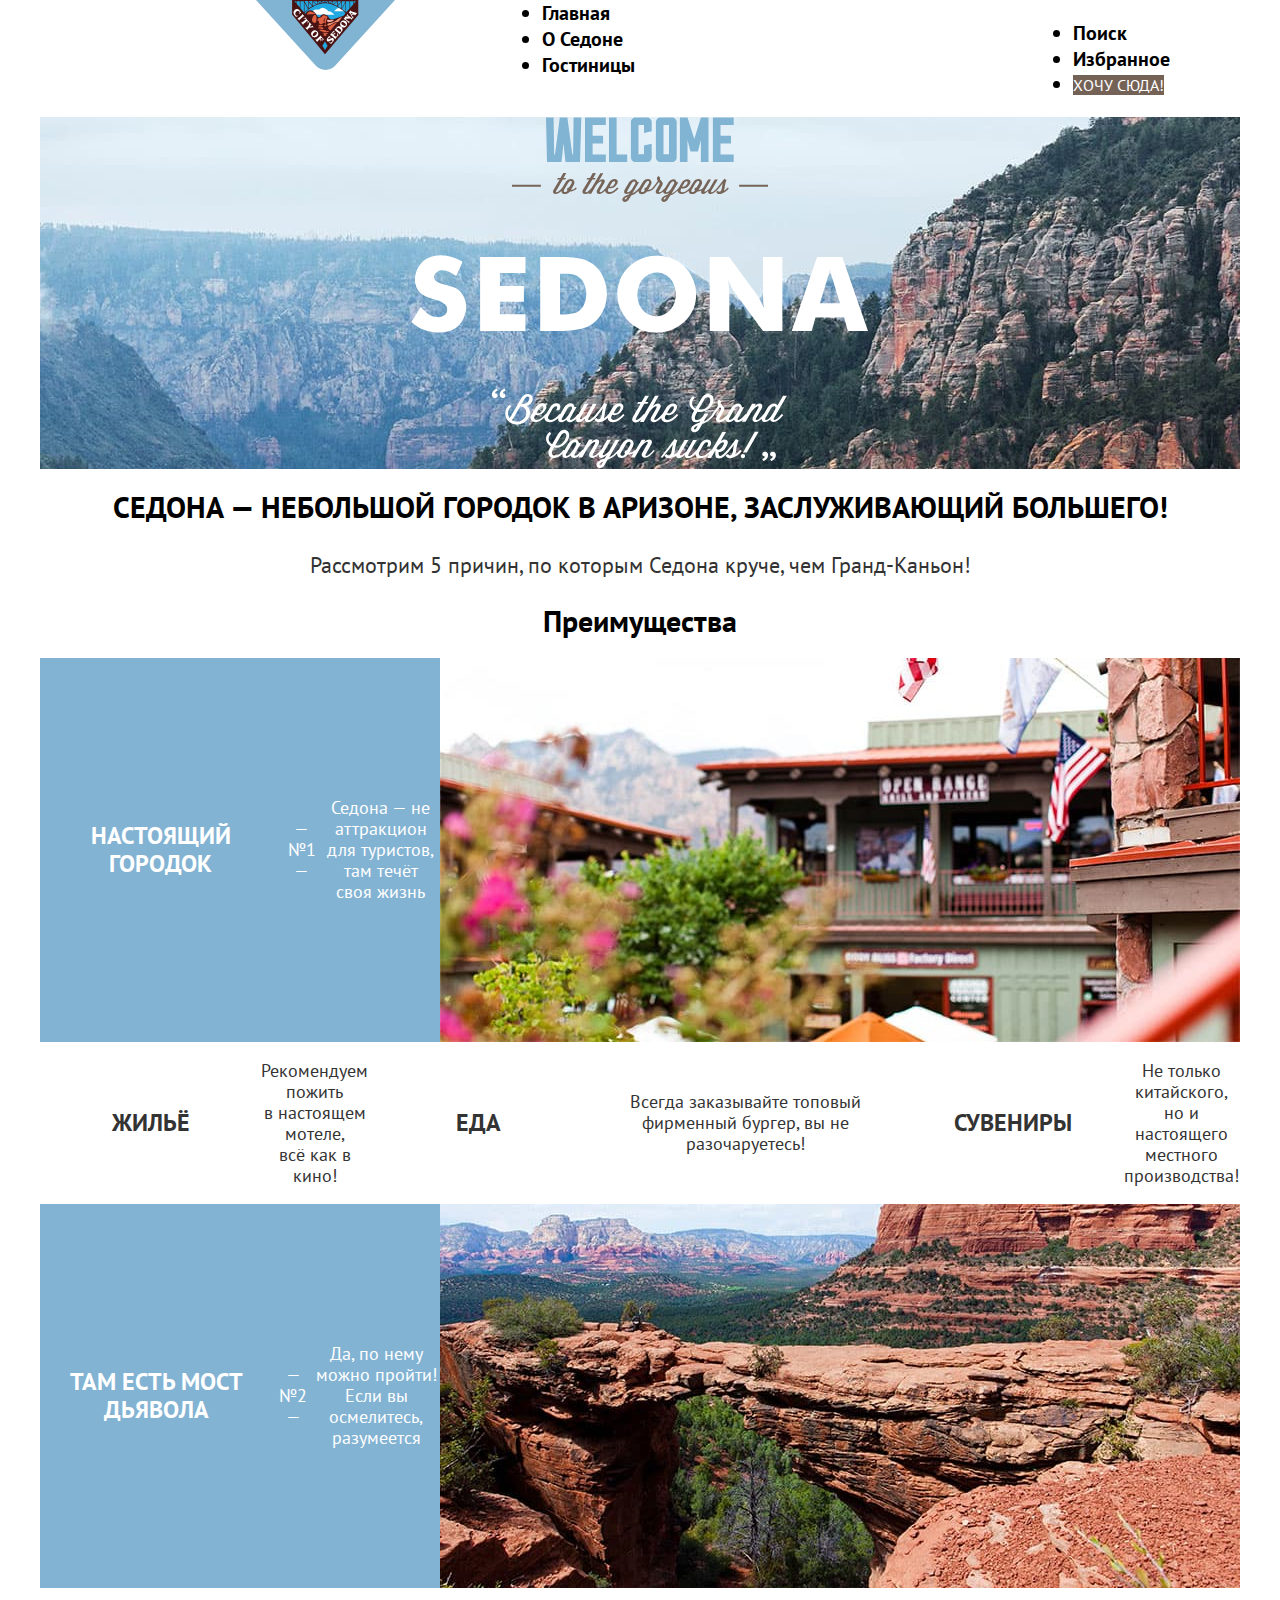
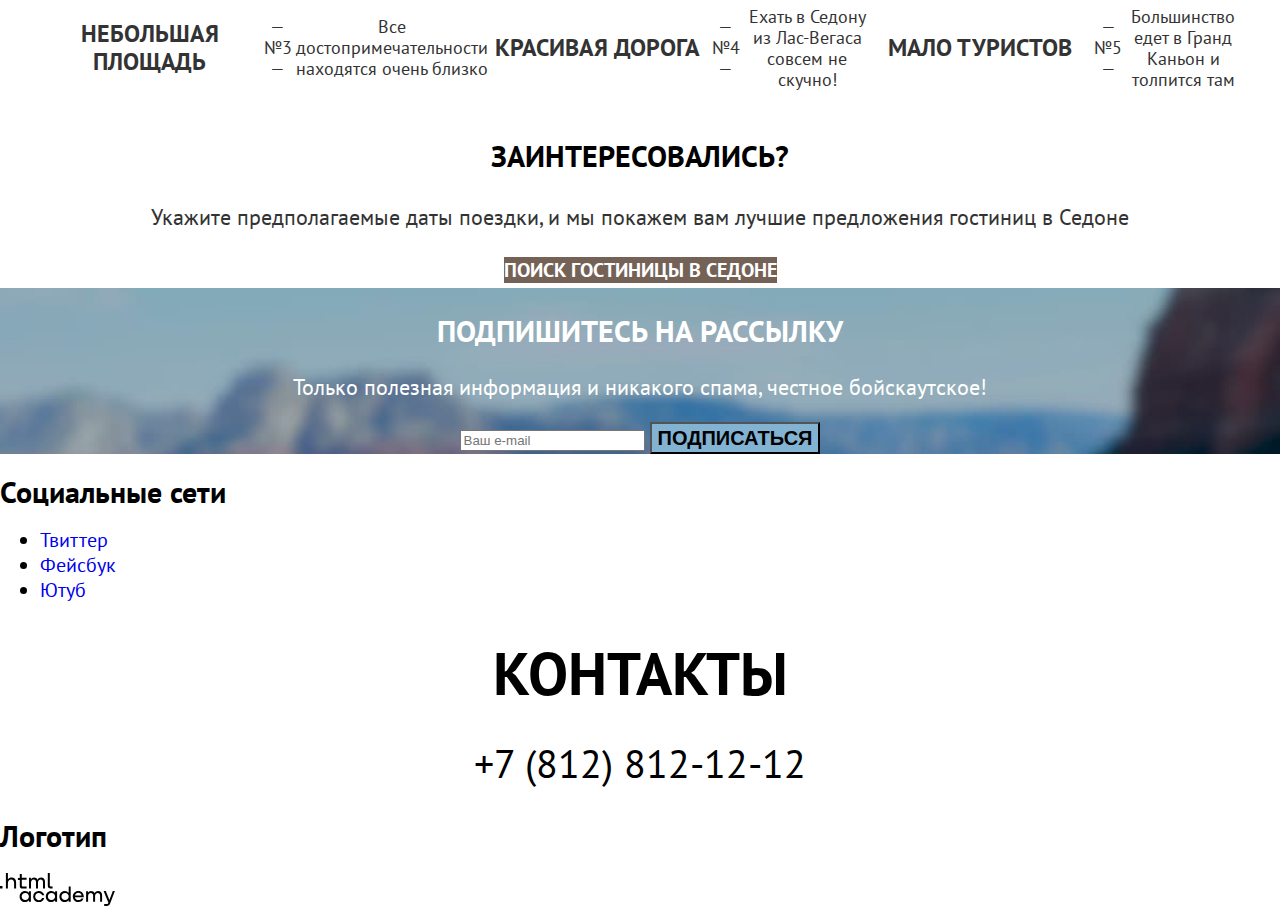
==== index.html @ 0018f640 "Сетка страниц и крупных блоков на флексах" ====
<!DOCTYPE html>
<html lang="ru">
  <head>
    <meta charset="utf-8">
    <title>Седона</title>
    <link rel="stylesheet" href="styles/styles.css">
  </head>
  <body>
    <header class="page-header">
       <nav class="navigation">
        <a class="navigation-logo" href="index.html">
          <img class="logo-header" src="images/header/logo.svg" alt="Седона." width="139" height="70">
        </a>
        <ul class="navigation-list">
         <li class="navigation-item">
           <a class="navigation-link" href="index.html">Главная</a>
         </li>
         <li class="navigation-item">
          <a class="navigation-link" href="#">О Седоне</a>
        </li>
        <li class="navigation-item">
          <a class="navigation-link" href="catalog.html">Гостиницы</a>
        </li>
         </ul>
        <ul class="navigation-user">
        <li class="navigation-item">
          <a class="navigation-link" href="#">
            <span class="visually-hidden">Поиск</span>
          </a>
        </li>
        <li class="navigation-item">
          <a class="navigation-link" href="#">
            <span class="visually-hidden">Избранное</span>
          </a>
       </li>
       <li class="navigation-item">
         <a class="button-here" href="#">Хочу сюда!</a>
       </li>
        </ul>
      </nav>
    </header>

   <main class="main-container main-index">
    <div class="main-index-container">
      <div class="block-welcome-sedona">
         <img class="logo-welcome" src="images/welcome.svg" alt="Welcome to the gorgeous Sedona because the grand canyon sucks." width="458" height="352">
      </div>
      <div class="block-welcome-description">
      <h1 class="welcome-title">Седона — небольшой городок в Аризоне, заслуживающий большего!</h1>
        <p class="welcome-description">Рассмотрим 5 причин, по которым Седона круче, чем Гранд-Каньон!</p>
      </div>
      <div class="advantages">
        <h2 class="visually-hidden">Преимущества</h2>
      </div>

      <section class="advantages-list">
        <h3 class="advantages-title">Настоящий городок</h3>
          <span class="advantages-description">— №1 —</span>
          <p class="advantages-description">Седона — не аттракцион<br> для туристов, там течёт<br> своя жизнь</p>
          <img class="photo-city" src="images/benefits/photo-city.jpg" alt="Городок Седона." width="800" height="384">
      </section>
      <section class="advantages-minor-list">
        <h3 class="minor-title">Жильё</h3>
          <p class="minor-description">Рекомендуем пожить<br> в настоящем мотеле,<br> всё как в кино!</p>
        <h3 class="minor-title">Еда</h3>
          <p class="minor-description">Всегда заказывайте топовый фирменный бургер, вы не разочаруетесь!</p>
        <h3 class="minor-title">Сувениры</h3>
          <p class="minor-description">Не только китайского,<br> но и настоящего местного<br> производства!</p>
      </section>
      <section class="advantages-list">
        <h3 class="advantages-title">Там есть мост дьявола</h3>
          <span class="advantages-description">— №2 —</span>
          <p class="advantages-description">Да, по нему можно пройти!<br> Если вы осмелитесь,<br> разумеется</p>
          <img class="photo-canyon" src="images/benefits/photo-canyon.jpg" alt="Каньон Седона." width="800" height="384">
      </section>
      <section class="advantages-minor-list">
        <h3 class="minor-title">Небольшая площадь</h3>
          <span class="minor-description">— №3 —</span>
          <p class="minor-description">Все достопримечательности<br> находятся очень близко</p>
        <h3 class="minor-title">Красивая дорога</h3>
          <span class="minor-description">— №4 —</span>
          <p class="minor-description">Ехать в Седону из Лас-Вегаса<br> совсем не скучно!</p>
        <h3 class="minor-title">Мало туристов</h3>
          <span class="minor-description">— №5 —</span>
          <p class="minor-description">Большинство едет в Гранд<br> Каньон и толпится там</p>
      </section>

      <section class="search">
           <h3 class="search-title">Заинтересовались?</h3>
            <p class="search-description">Укажите предполагаемые даты поездки, и мы покажем вам лучшие предложения гостиниц в Седоне</p>
            <a class="button-search" href="#">ПОИСК ГОСТИНИЦЫ В СЕДОНЕ</a>
      </section>
    </div>
   </main>

      <section class="subscribe-main">
        <h2 class="subscribe-title">Подпишитесь на рассылку</h2>
        <p class="subscribe-description">Только полезная информация и никакого спама, честное бойскаутское!</p>
        <form class="subscribe-form" action="#" method="post">
         <input class="field" placeholder="Ваш e-mail" type="email" name="subscribe-email" id="subscribe-email" required>
          <button class="subscribe-button" type="submit">
            <span class="subscribe-button">Подписаться</span>
          </button>
        </form>
      </section>
      <footer class="page-footer">
      <section class="footer-social">
        <h2 class="visually-hidden">Социальные сети</h2>
          <ul class="footer-social-list">
            <li class="footer-social-item">
              <a class="footer-social-link" href="https://twitter.com/htmlacademy_ru">
                <span class="visually-hidden">Твиттер</span>
              </a>
            <li class="footer-social-item">
              <a class="footer-social-link" href="https://www.facebook.com/htmlacademy">
                <span class="visually-hidden">Фейсбук</span>
              </a>
            <li class="footer-social-item">
              <a class="footer-social-link" href="https://www.youtube.com/c/HTMLAcademyRUS">
                <span class="visually-hidden">Ютуб</span>
              </a>
            </li>
          </ul>
        </section>
      <section class="footer-contacts">
        <h2 class="visually-hidden">Контакты</h2>
        <p class="footer-contcats-phone">+7 (812) 812-12-12</p>
      </section>
      <section class="footer-logo">
        <h2 class="visually-hidden">Логотип</h2>
        <a class="logo-link" href="https://htmlacademy.ru/">
          <img class="logo-footer" src="images/logo-htmlacademy.svg" alt="HTMLAcademy." width="115" height="33">
        </a>
      </section>
    </footer>
  </body>
</html>
---- styles/styles.css ----
@font-face {
    font-family: "PT Sans";
    font-style: normal;
    font-weight: 400;
    src: url("../fonts/ptsans-400.woff2") format("woff2");
    font-display: swap;
}
  
  @font-face {
    font-family: "PT Sans";
    font-style: normal;
    font-weight: 700;
    src: url("../fonts/ptsans-700.woff2") format("woff2");
    font-display: swap;
}

html {
    height: 100%;
}

body {
    margin: 0;
    display: flex;
    flex-direction: column;
    min-height: 100%;
    font-family: "PT Sans", sans-serif;
    font-size: 20px;
    line-height: 25px;
    color: #000000;
    background-color: #ffffff;
}

.page-header {
    color: #000000;
    background-color: #ffffff;
}

.navigation {
    display: flex;
    width: 1060px;
    margin: 0 auto;
}

.navigation-logo {
    width: 139px;
    margin: 0 auto;
}
.navigation-list {
    margin: 0;
    padding: 0;
    width: 345px;
}

.navigation-user {
    max-width: 264px;
    margin-left: auto;
}

.navigation-link {
    font-size: 20px;
    line-height: 26px;
    font-weight: 700;
    text-align: center;
    color: inherit;
    text-decoration: none;
}

.button-here {
    font-size: 16px;
    line-height: 20px;
    text-transform: uppercase;
    color: #ffffff;
    background-color: #756257;
    text-decoration: none;
}

.main-container {
    flex-grow: 1;
}

.main-index-container {
    width: 1200px;
    margin: 0 auto;
}

.main-index {
    text-align: center;
}

.block-welcome-sedona {
    color: #000000;
    background-color: #ffffff;
    background-image: url("../images/background-welcome.jpg");
    background-size: 100% auto;
    background-repeat: no-repeat;
}

.logo-welcome {
    display: block;
    margin: 0 auto;
}

.welcome-title {
    font-weight: 700;
    font-size: 30px;
    line-height: 36px;
    text-transform: uppercase;
}

.welcome-description {
    color: #333333;
    font-weight: 400;
    font-size: 22px;
    line-height: 36px;
}

.advantages-list {
    display: flex;
    justify-content: center;
    align-items: center;
    margin: 0;
    padding: 0;
    text-align: center;
    color: #ffffff;
    background-color: #83B3D3;;
}

.advantages-title {
    width: 400px;
    font-weight: 700;
    font-size: 24px;
    line-height: 28px;
    text-transform: uppercase;
}

.advantages-description {
    font-weight: 400;
    font-size: 18px;
    line-height: 21px;
}

.advantages-minor-list {
    display: flex;
    justify-content: center;
    align-items: center;
    margin: 0;
    padding: 0;
    text-align: center;
    color: #333333;
}

.photo-city { 
    width: 800px;
}

.minor-title {
    width: 400px;
    font-weight: 700;
    font-size: 24px;
    line-height: 28px;
    text-transform: uppercase;
}

.minor-description {
    font-weight: 400;
    font-size: 18px;
    line-height: 21px;
}

.photo-canyon {
    width: 800px;
}

.inner-header {
    color: #ffffff;
    background-color: #000000;
    background-image: url("../images/background-catalog.jpg");
    background-size: 100% auto;
    background-repeat: no-repeat;
}

.inner-header-title {
    font-weight: 700;
    font-size: 60px;
    line-height: 78px;
}

.button-light {
    text-decoration: none;
    color: #000000;
}

.crumbs {
    font-weight: 400;
    font-size: 16px;
    line-height: 21px;
    color: #ffffff;
    text-decoration: none;
}

.crumbs-link {
    text-decoration: none;
}
.catalog-products {
    font-weight: 400;
    font-size: 18px;
    line-height: 23px;
}

.catalog-filter-title {
    font-weight: 700;
    font-size: 20px;
    line-height: 26px;
}

.button-submit {
    font-weight: 700;
    font-size: 16px;
    line-height: 21px;
    text-align: center;
    text-transform: uppercase;
    background: #83B3D3;
}

.button-reset {
    font-weight: 400;
    font-size: 18px;
    line-height: 23px;
    text-align: center;
}

.result-search {
    font-weight: bold;
    font-size: 30px;
    line-height: 39px;
    background-color: #ffffff;
    color: #000000;
    text-transform: uppercase;
}

.product-card-link {
    font-weight: 700;
    font-size: 24px;
    line-height: 31px;
    color: #000000;
    text-decoration: none;
}

.product-price {
    font-weight: 400;
    font-size: 18px;
    line-height: 23px;
    color: #333333;
}

.product-card-button-details {
    font-weight: 700;
    font-size: 16px;
    line-height: 21px;
    text-align: center;
    text-transform: uppercase;
    color: #ffffff;
    background-color: #756257;
    text-decoration: none;
}

.product-card-button {
    font-weight: 700;
    font-size: 16px;
    line-height: 21px;
    text-align: center;
    text-transform: uppercase;
    color: #ffffff;
    background-color: #83B3D3;
    text-decoration: none;
}

.product-card-button-selected {
    font-weight: 700;
    font-size: 16px;
    line-height: 21px;
    text-align: center;
    text-transform: uppercase;
    color: #ffffff;
    background-color: #7DB54F;
    text-decoration: none;
}

.download-more {
    text-align: center;
}

.download-more-button {
    font-weight: bold;
    font-size: 20px;
    line-height: 26px;
    color: #ffffff;
    background-color: #83B3D3;
    text-transform: uppercase;
    text-decoration: none;
}

.pagination {
    background-color: #ffffff;
}

.pagination-link {
    font-weight: bold;
    font-size: 20px;
    line-height: 26px;
    text-align: center;
    text-transform: uppercase;
    color: #ffffff;
    background-color: #83B3D3;
    text-decoration: none;
}

.pagination-link-selected {
    color: #000000;
    background-color: #F2F2F2;
    text-decoration: none;
}

.result-search-numbers {
    font-weight: 400;
    font-size: 18px;
    line-height: 23px;
    color: #333333;
}

.select-control {
    font-weight: 400;
    font-size: 18px;
    line-height: 23px;
    background-color: #ffffff;
    color: #333333;
}

.search {
    text-align: center;
}

.search-title {
    font-weight: 700;
    font-size: 30px;
    line-height: 36px;
    text-transform: uppercase;
}

.search-description {
    font-weight: 400;
    font-size: 22px;
    line-height: 26px;
    color: #333333;
}

.button-search {
    font-weight: 700;
    font-size: 20px;
    line-height: 36px;
    text-transform: uppercase;
    color: #ffffff;
    background: #756257;
    text-decoration: none;
}

.subscribe-catalog {
    text-align: center;
    color: #000000;
    background-color: #ffffff;
}

.subscribe-main {
    text-align: center;
    color: #ffffff;
    background-color: #000000;
    background-image: url("../images/background-subscribe.jpg");
    background-size: 100% auto;
    background-repeat: no-repeat;
}

.subscribe-title {
    font-weight: 700;
    font-size: 30px;
    line-height: 36px;
    text-transform: uppercase;
}

.subscribe-description {
    font-weight: 400;
    font-size: 22px;
    line-height: 26px;
}

.subscribe-button {
    font-weight: 700;
    font-size: 20px;
    line-height: 26px;
    text-transform: uppercase;
    background-color: #83B3D3;
}

.footer-contacts {
    font-weight: 400;
    font-size: 40px;
    line-height: 40px;
    text-align: center;
    text-transform: uppercase;
}

.footer-social-link {
    text-decoration: none;
}
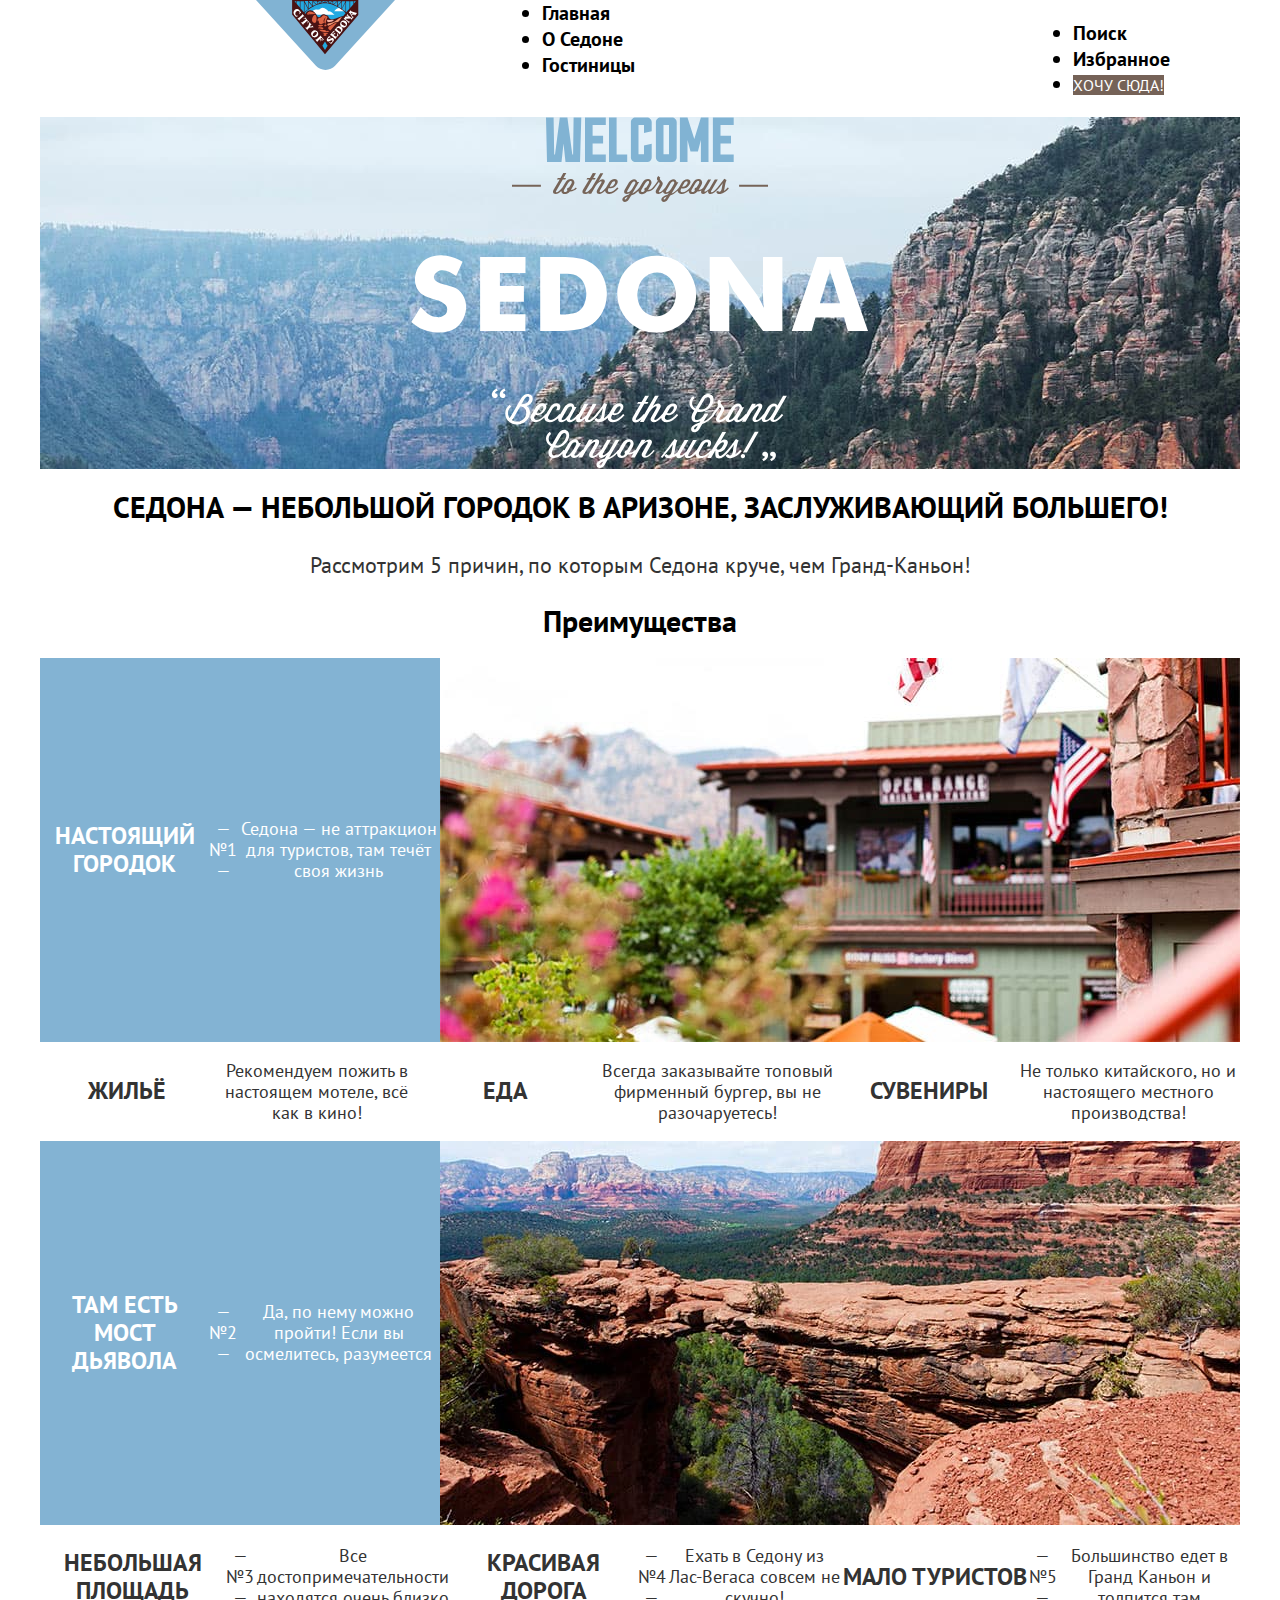
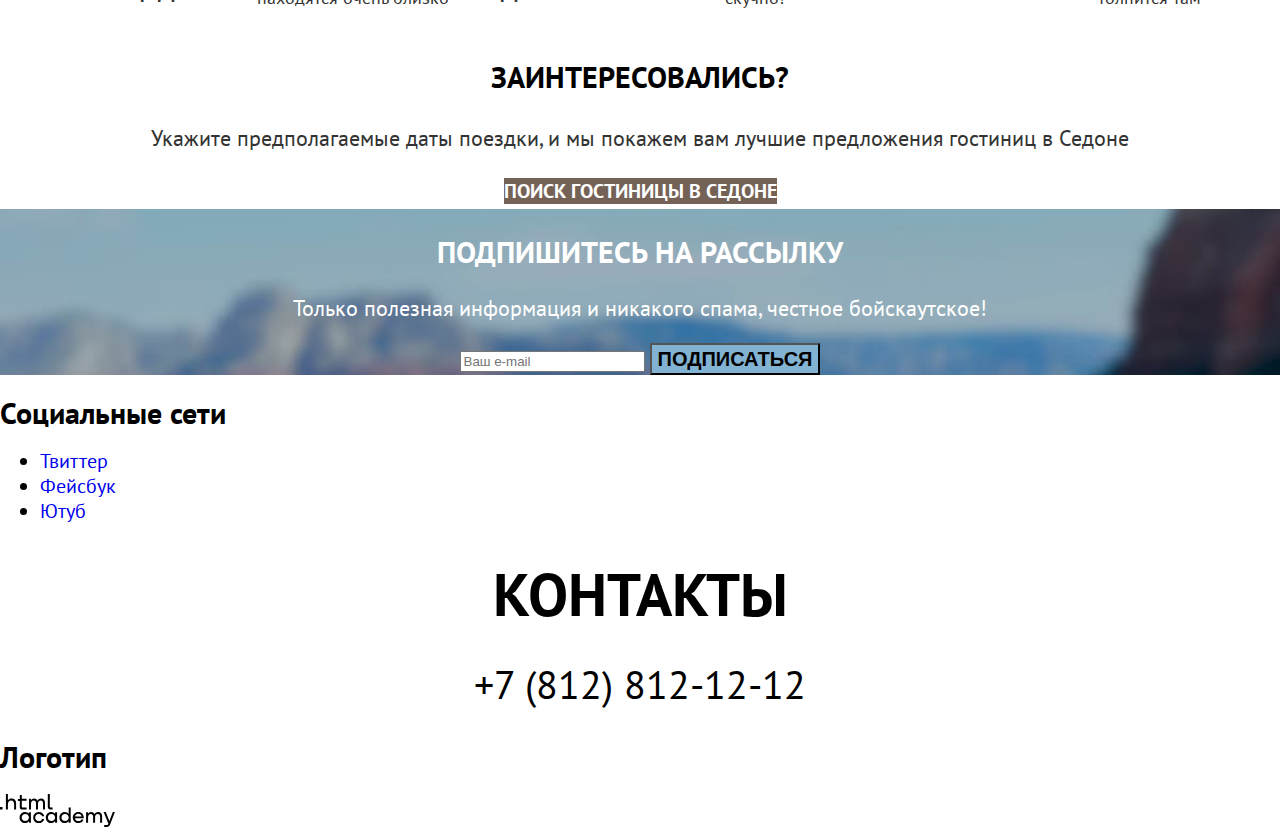
==== commit e7a13740: "Сетка страниц и крупных блоков на флексах" ====
--- a/index.html
+++ b/index.html
@@ -56,33 +56,33 @@
       <section class="advantages-list">
         <h3 class="advantages-title">Настоящий городок</h3>
           <span class="advantages-description">— №1 —</span>
-          <p class="advantages-description">Седона — не аттракцион<br> для туристов, там течёт<br> своя жизнь</p>
+          <p class="advantages-description">Седона — не аттракцион для туристов, там течёт своя жизнь</p>
           <img class="photo-city" src="images/benefits/photo-city.jpg" alt="Городок Седона." width="800" height="384">
       </section>
       <section class="advantages-minor-list">
         <h3 class="minor-title">Жильё</h3>
-          <p class="minor-description">Рекомендуем пожить<br> в настоящем мотеле,<br> всё как в кино!</p>
+          <p class="minor-description">Рекомендуем пожить в настоящем мотеле, всё как в кино!</p>
         <h3 class="minor-title">Еда</h3>
           <p class="minor-description">Всегда заказывайте топовый фирменный бургер, вы не разочаруетесь!</p>
         <h3 class="minor-title">Сувениры</h3>
-          <p class="minor-description">Не только китайского,<br> но и настоящего местного<br> производства!</p>
+          <p class="minor-description">Не только китайского, но и настоящего местного производства!</p>
       </section>
       <section class="advantages-list">
         <h3 class="advantages-title">Там есть мост дьявола</h3>
           <span class="advantages-description">— №2 —</span>
-          <p class="advantages-description">Да, по нему можно пройти!<br> Если вы осмелитесь,<br> разумеется</p>
+          <p class="advantages-description">Да, по нему можно пройти! Если вы осмелитесь, разумеется</p>
           <img class="photo-canyon" src="images/benefits/photo-canyon.jpg" alt="Каньон Седона." width="800" height="384">
       </section>
       <section class="advantages-minor-list">
         <h3 class="minor-title">Небольшая площадь</h3>
           <span class="minor-description">— №3 —</span>
-          <p class="minor-description">Все достопримечательности<br> находятся очень близко</p>
+          <p class="minor-description">Все достопримечательности находятся очень близко</p>
         <h3 class="minor-title">Красивая дорога</h3>
           <span class="minor-description">— №4 —</span>
-          <p class="minor-description">Ехать в Седону из Лас-Вегаса<br> совсем не скучно!</p>
+          <p class="minor-description">Ехать в Седону из Лас-Вегаса совсем не скучно!</p>
         <h3 class="minor-title">Мало туристов</h3>
           <span class="minor-description">— №5 —</span>
-          <p class="minor-description">Большинство едет в Гранд<br> Каньон и толпится там</p>
+          <p class="minor-description">Большинство едет в Гранд Каньон и толпится там</p>
       </section>
 
       <section class="search">
--- a/styles/styles.css
+++ b/styles/styles.css
@@ -126,6 +126,7 @@
 }
 
 .advantages-title {
+    display: block;
     width: 400px;
     font-weight: 700;
     font-size: 24px;
@@ -154,6 +155,7 @@
 }
 
 .minor-title {
+    display: block;
     width: 400px;
     font-weight: 700;
     font-size: 24px;
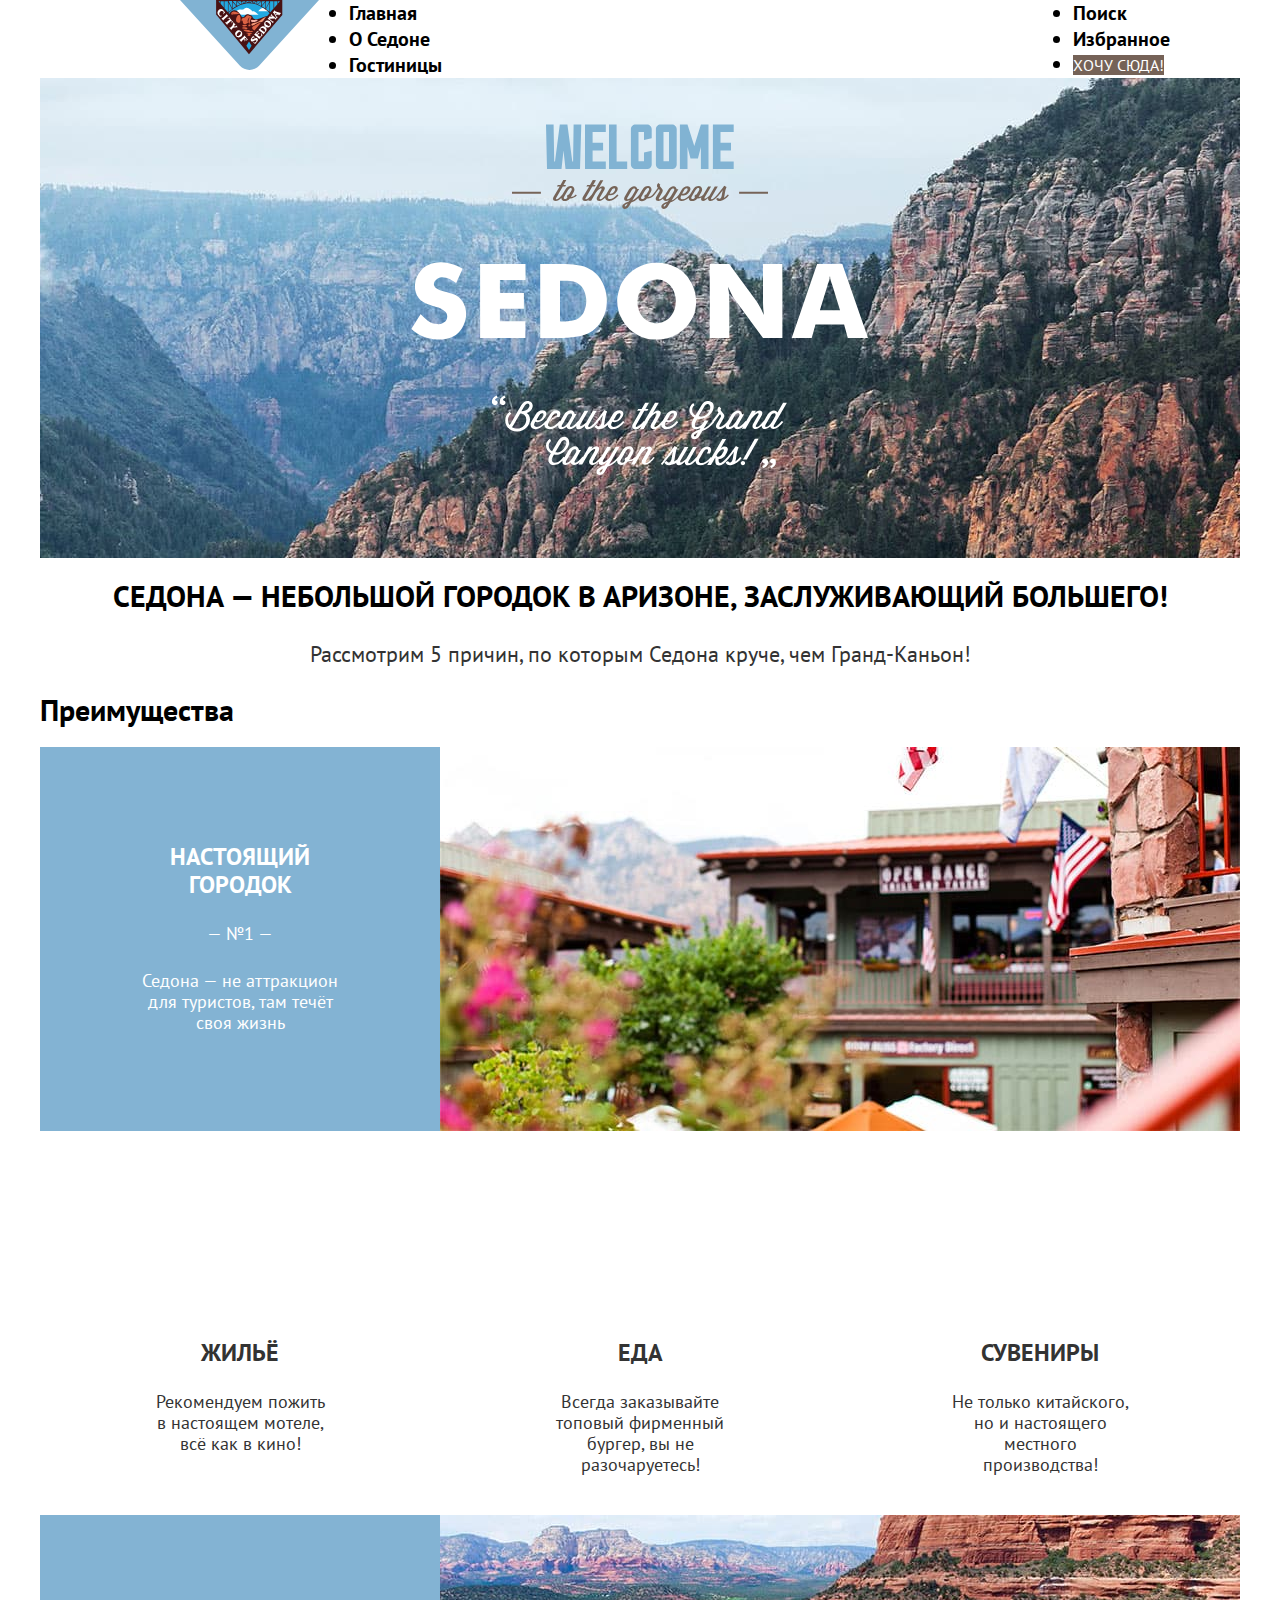
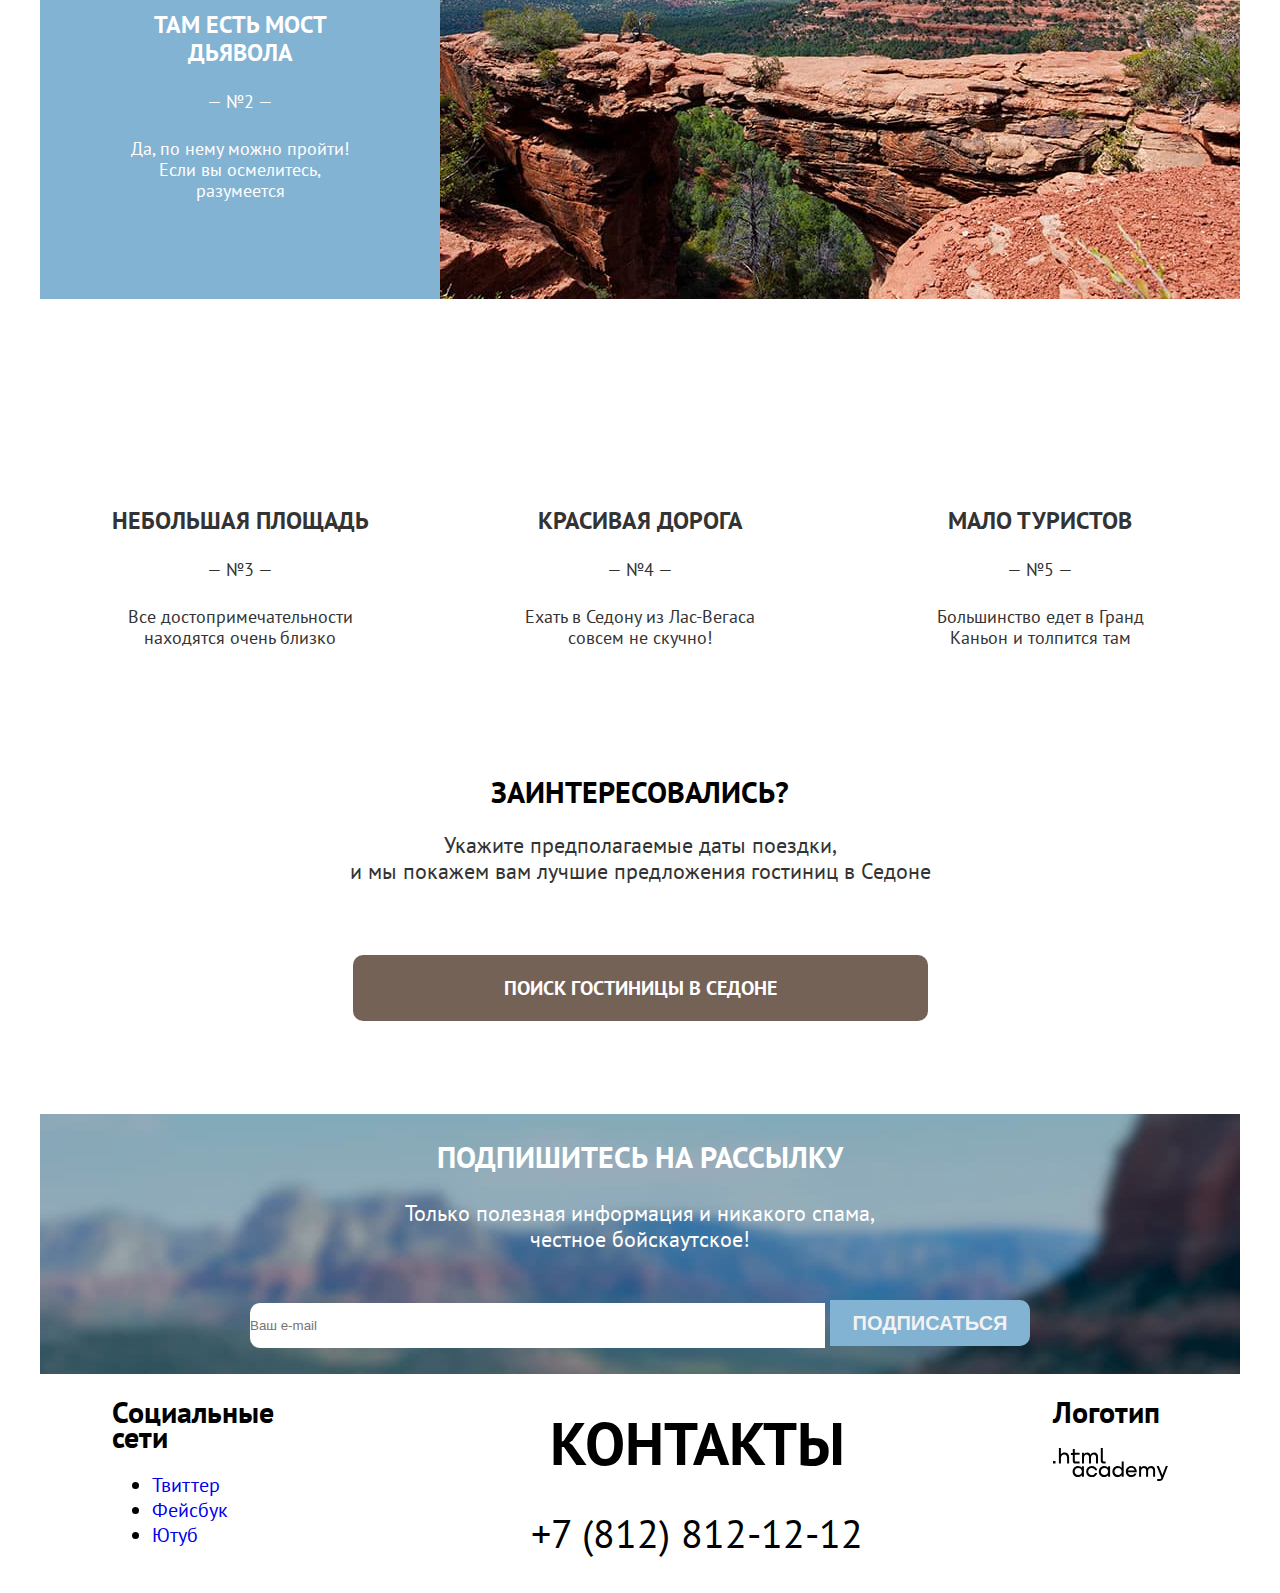
==== commit 4138a470: "Merge pull request #5 from FlapJam/master" ====
--- a/index.html
+++ b/index.html
@@ -60,12 +60,18 @@
           <img class="photo-city" src="images/benefits/photo-city.jpg" alt="Городок Седона." width="800" height="384">
       </section>
       <section class="advantages-minor-list">
-        <h3 class="minor-title">Жильё</h3>
+        <div class="adantages-minor-item">
+          <h3 class="minor-title">Жильё</h3>
           <p class="minor-description">Рекомендуем пожить в настоящем мотеле, всё как в кино!</p>
-        <h3 class="minor-title">Еда</h3>
+        </div>
+        <div class="adantages-minor-item">
+          <h3 class="minor-title">Еда</h3>
           <p class="minor-description">Всегда заказывайте топовый фирменный бургер, вы не разочаруетесь!</p>
-        <h3 class="minor-title">Сувениры</h3>
+        </div>
+        <div class="adantages-minor-item">
+          <h3 class="minor-title">Сувениры</h3>
           <p class="minor-description">Не только китайского, но и настоящего местного производства!</p>
+        </div>
       </section>
       <section class="advantages-list">
         <h3 class="advantages-title">Там есть мост дьявола</h3>
@@ -74,20 +80,26 @@
           <img class="photo-canyon" src="images/benefits/photo-canyon.jpg" alt="Каньон Седона." width="800" height="384">
       </section>
       <section class="advantages-minor-list">
-        <h3 class="minor-title">Небольшая площадь</h3>
+        <div class="adantages-minor-item">
+          <h3 class="minor-title">Небольшая площадь</h3>
           <span class="minor-description">— №3 —</span>
           <p class="minor-description">Все достопримечательности находятся очень близко</p>
-        <h3 class="minor-title">Красивая дорога</h3>
+        </div>
+        <div class="adantages-minor-item">
+          <h3 class="minor-title">Красивая дорога</h3>
           <span class="minor-description">— №4 —</span>
           <p class="minor-description">Ехать в Седону из Лас-Вегаса совсем не скучно!</p>
-        <h3 class="minor-title">Мало туристов</h3>
+        </div>
+        <div class="adantages-minor-item">
+          <h3 class="minor-title">Мало туристов</h3>
           <span class="minor-description">— №5 —</span>
           <p class="minor-description">Большинство едет в Гранд Каньон и толпится там</p>
+        </div>
       </section>
 
       <section class="search">
            <h3 class="search-title">Заинтересовались?</h3>
-            <p class="search-description">Укажите предполагаемые даты поездки, и мы покажем вам лучшие предложения гостиниц в Седоне</p>
+            <p class="search-description">Укажите предполагаемые даты поездки,<br> и мы покажем вам лучшие предложения гостиниц в Седоне</p>
             <a class="button-search" href="#">ПОИСК ГОСТИНИЦЫ В СЕДОНЕ</a>
       </section>
     </div>
@@ -95,7 +107,7 @@
 
       <section class="subscribe-main">
         <h2 class="subscribe-title">Подпишитесь на рассылку</h2>
-        <p class="subscribe-description">Только полезная информация и никакого спама, честное бойскаутское!</p>
+        <p class="subscribe-description">Только полезная информация и никакого спама,<br> честное бойскаутское!</p>
         <form class="subscribe-form" action="#" method="post">
          <input class="field" placeholder="Ваш e-mail" type="email" name="subscribe-email" id="subscribe-email" required>
           <button class="subscribe-button" type="submit">
@@ -104,24 +116,25 @@
         </form>
       </section>
       <footer class="page-footer">
-      <section class="footer-social">
-        <h2 class="visually-hidden">Социальные сети</h2>
-          <ul class="footer-social-list">
-            <li class="footer-social-item">
-              <a class="footer-social-link" href="https://twitter.com/htmlacademy_ru">
-                <span class="visually-hidden">Твиттер</span>
-              </a>
-            <li class="footer-social-item">
-              <a class="footer-social-link" href="https://www.facebook.com/htmlacademy">
-                <span class="visually-hidden">Фейсбук</span>
-              </a>
-            <li class="footer-social-item">
-              <a class="footer-social-link" href="https://www.youtube.com/c/HTMLAcademyRUS">
-                <span class="visually-hidden">Ютуб</span>
-              </a>
-            </li>
-          </ul>
-        </section>
+        <div class="page-footer-container">
+          <section class="footer-social">
+            <h2 class="visually-hidden">Социальные сети</h2>
+            <ul class="footer-social-list">
+              <li class="footer-social-item">
+                <a class="footer-social-link" href="https://twitter.com/htmlacademy_ru">
+                  <span class="visually-hidden">Твиттер</span>
+                </a>
+              <li class="footer-social-item">
+                <a class="footer-social-link" href="https://www.facebook.com/htmlacademy">
+                  <span class="visually-hidden">Фейсбук</span>
+                </a>
+              <li class="footer-social-item">
+                <a class="footer-social-link" href="https://www.youtube.com/c/HTMLAcademyRUS">
+                  <span class="visually-hidden">Ютуб</span>
+                </a>
+              </li>
+            </ul>
+          </section>
       <section class="footer-contacts">
         <h2 class="visually-hidden">Контакты</h2>
         <p class="footer-contcats-phone">+7 (812) 812-12-12</p>
@@ -132,6 +145,7 @@
           <img class="logo-footer" src="images/logo-htmlacademy.svg" alt="HTMLAcademy." width="115" height="33">
         </a>
       </section>
+    </div>
     </footer>
   </body>
 </html>
--- a/styles/styles.css
+++ b/styles/styles.css
@@ -42,8 +42,9 @@
 }
 
 .navigation-logo {
-    width: 139px;
-    margin: 0 auto;
+    margin: 0;
+    margin-left: 70px;
+    margin-right: 30px;
 }
 .navigation-list {
     margin: 0;
@@ -52,6 +53,8 @@
 }
 
 .navigation-user {
+    margin: 0;
+    padding: 0;
     max-width: 264px;
     margin-left: auto;
 }
@@ -83,16 +86,23 @@
     margin: 0 auto;
 }
 
-.main-index {
-    text-align: center;
+.main-inner-container {
+    width: 1200px;
+    margin: 0 auto;
 }
 
 .block-welcome-sedona {
     color: #000000;
     background-color: #ffffff;
     background-image: url("../images/background-welcome.jpg");
-    background-size: 100% auto;
+    background-size: auto;
     background-repeat: no-repeat;
+    padding-top: 46px;
+    padding-bottom: 82px;
+}
+
+.block-welcome-description {
+    text-align: center;
 }
 
 .logo-welcome {
@@ -116,18 +126,21 @@
 
 .advantages-list {
     display: flex;
+    flex-direction: column;
+    flex-wrap: wrap;
     justify-content: center;
     align-items: center;
+    text-align: center;
     margin: 0;
     padding: 0;
-    text-align: center;
+    height: 384px;
     color: #ffffff;
     background-color: #83B3D3;;
 }
 
 .advantages-title {
-    display: block;
-    width: 400px;
+    padding: 0;
+    width: 180px;
     font-weight: 700;
     font-size: 24px;
     line-height: 28px;
@@ -138,35 +151,45 @@
     font-weight: 400;
     font-size: 18px;
     line-height: 21px;
+    width: 220px;
+    margin: 0 90px;
+    margin-bottom: 26px;
 }
 
 .advantages-minor-list {
     display: flex;
-    justify-content: center;
-    align-items: center;
+    height: 384px;
     margin: 0;
     padding: 0;
-    text-align: center;
-    color: #333333;
-}
-
-.photo-city { 
-    width: 800px;
+    color: #333333;
 }
 
 .minor-title {
-    display: block;
-    width: 400px;
+    text-align: center;
     font-weight: 700;
     font-size: 24px;
     line-height: 28px;
     text-transform: uppercase;
 }
 
+.adantages-minor-item {
+    padding-top: 184px;
+}
+
 .minor-description {
-    font-weight: 400;
-    font-size: 18px;
-    line-height: 21px;
+    width: 180px;
+    margin: 0 110px;
+    display: block;
+    margin-bottom: 26px;
+    text-align: center;
+    font-weight: 400;
+    font-size: 18px;
+    line-height: 21px;
+}
+
+.minor-description:nth-child(3) {
+    width: 240px;
+    margin: 0 80px;
 }
 
 .photo-canyon {
@@ -179,6 +202,7 @@
     background-image: url("../images/background-catalog.jpg");
     background-size: 100% auto;
     background-repeat: no-repeat;
+    padding-top: 46px;
 }
 
 .inner-header-title {
@@ -203,6 +227,11 @@
 .crumbs-link {
     text-decoration: none;
 }
+
+.product-list-column {
+    width: 1056px;
+}
+
 .catalog-products {
     font-weight: 400;
     font-size: 18px;
@@ -240,6 +269,11 @@
     text-transform: uppercase;
 }
 
+.product-list-title {
+    width: 1200px;
+    margin: o auto;
+}
+
 .product-card-link {
     font-weight: 700;
     font-size: 24px;
@@ -293,6 +327,12 @@
 }
 
 .download-more-button {
+    display: block;
+    width: 575px;
+    border-radius:10px;
+    padding: 15px 0;
+    margin: 0 auto;
+    margin-left: 290px;
     font-weight: bold;
     font-size: 20px;
     line-height: 26px;
@@ -343,6 +383,7 @@
 }
 
 .search-title {
+    margin: 91px auto 15px auto;
     font-weight: 700;
     font-size: 30px;
     line-height: 36px;
@@ -357,6 +398,11 @@
 }
 
 .button-search {
+    display: block;
+    width: 575px;
+    border-radius:10px;
+    padding: 15px 0;
+    margin: 71px auto 93px auto;
     font-weight: 700;
     font-size: 20px;
     line-height: 36px;
@@ -373,6 +419,8 @@
 }
 
 .subscribe-main {
+    margin: auto;
+    width: 1200px;
     text-align: center;
     color: #ffffff;
     background-color: #000000;
@@ -381,6 +429,15 @@
     background-repeat: no-repeat;
 }
 
+.field {
+    border: none;
+    width: 575px;
+    border-top-left-radius: 10px;
+    border-bottom-left-radius: 10px;
+    padding: 15px 0;
+    margin: 26px auto;
+}
+
 .subscribe-title {
     font-weight: 700;
     font-size: 30px;
@@ -395,14 +452,34 @@
 }
 
 .subscribe-button {
-    font-weight: 700;
-    font-size: 20px;
-    line-height: 26px;
-    text-transform: uppercase;
+    border: none;
+    width: 200px;
+    padding: 10px 0;
+    margin: 26px auto;
+    border-top-right-radius: 10px;
+    border-bottom-right-radius: 10px;
+    font-weight: 700;
+    font-size: 20px;
+    line-height: 26px;
+    text-transform: uppercase;
+    color: #F2F2F2;
     background-color: #83B3D3;
 }
 
+.page-footer-container {
+    display: flex;
+    width: 1200px;
+    margin: 0 auto;
+}
+
+.footer-social {
+    width: 170px;
+    margin-right: 61px;
+    margin-left: 72px;
+}
+
 .footer-contacts {
+    width: 720px;
     font-weight: 400;
     font-size: 40px;
     line-height: 40px;
@@ -412,4 +489,10 @@
 
 .footer-social-link {
     text-decoration: none;
+}
+
+.footer-logo {
+    margin-left: auto;
+    margin-right: 72px;
+    width: 115px;
 }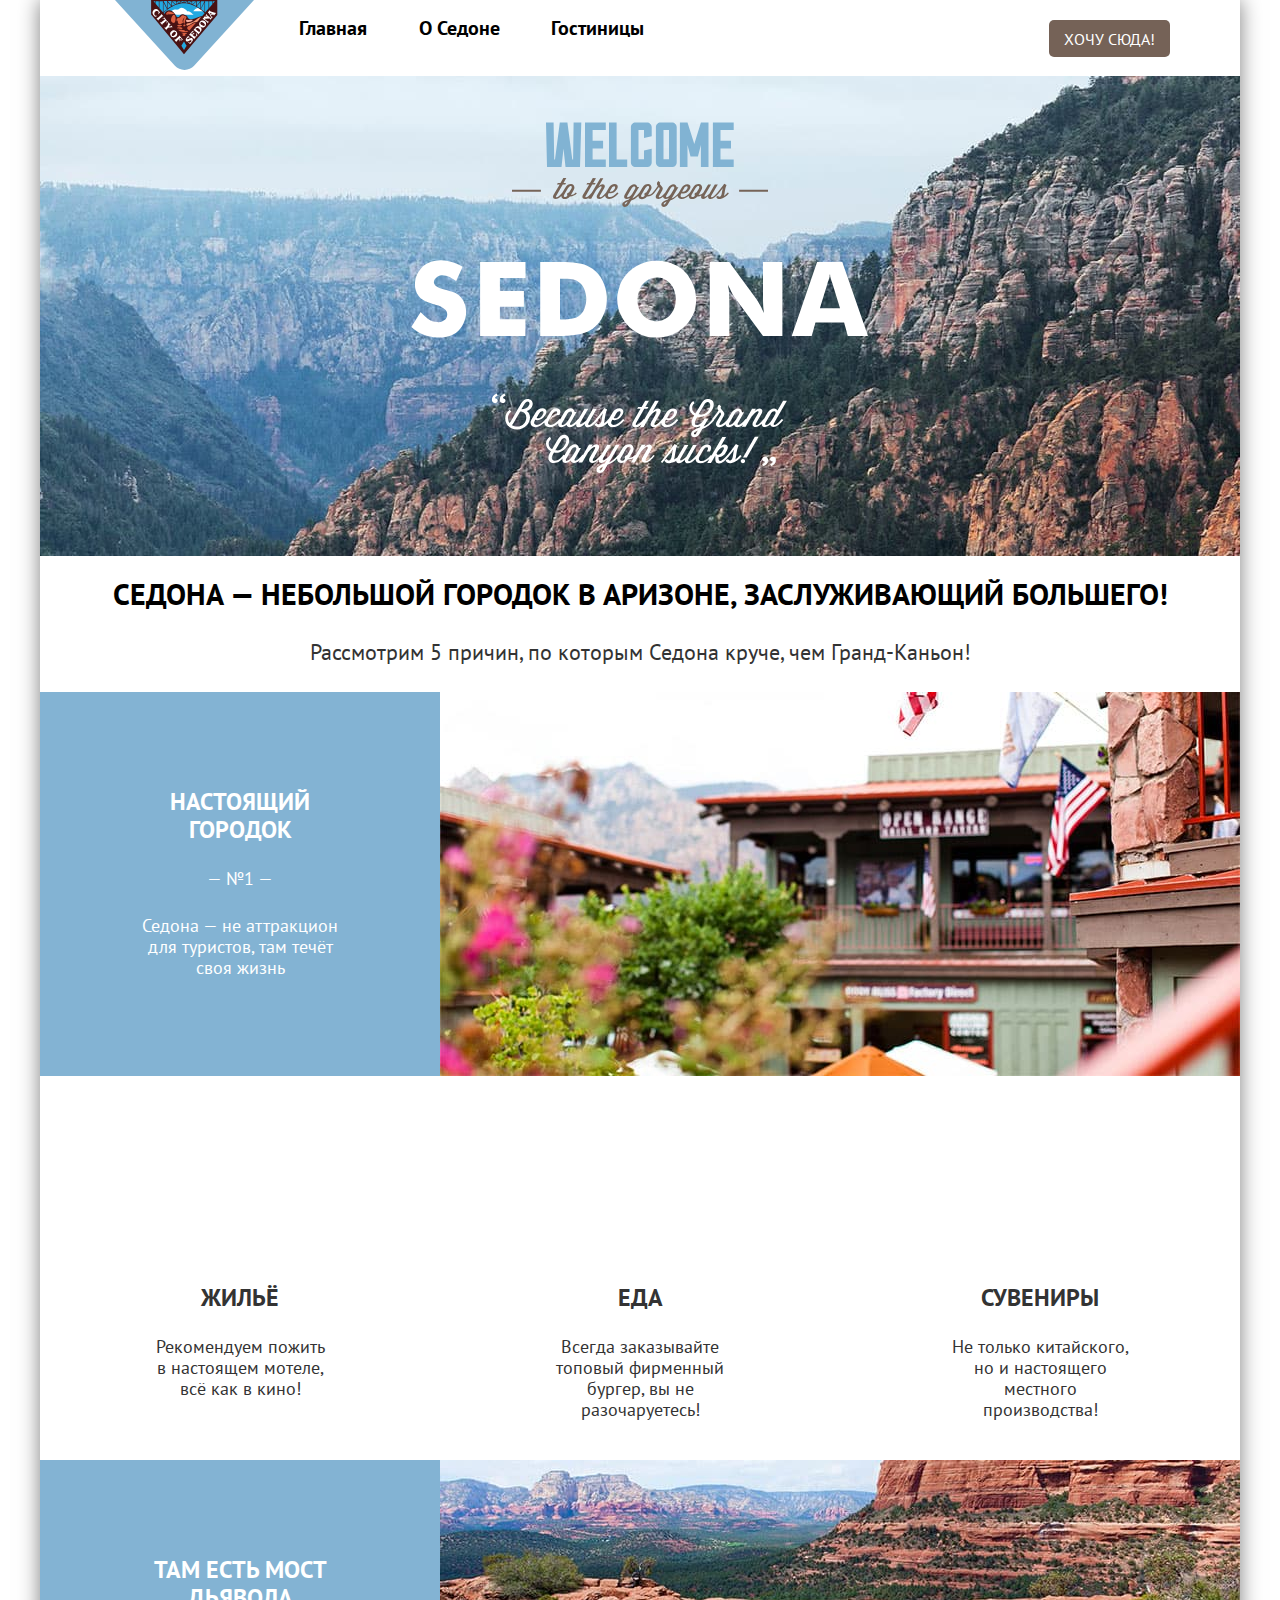
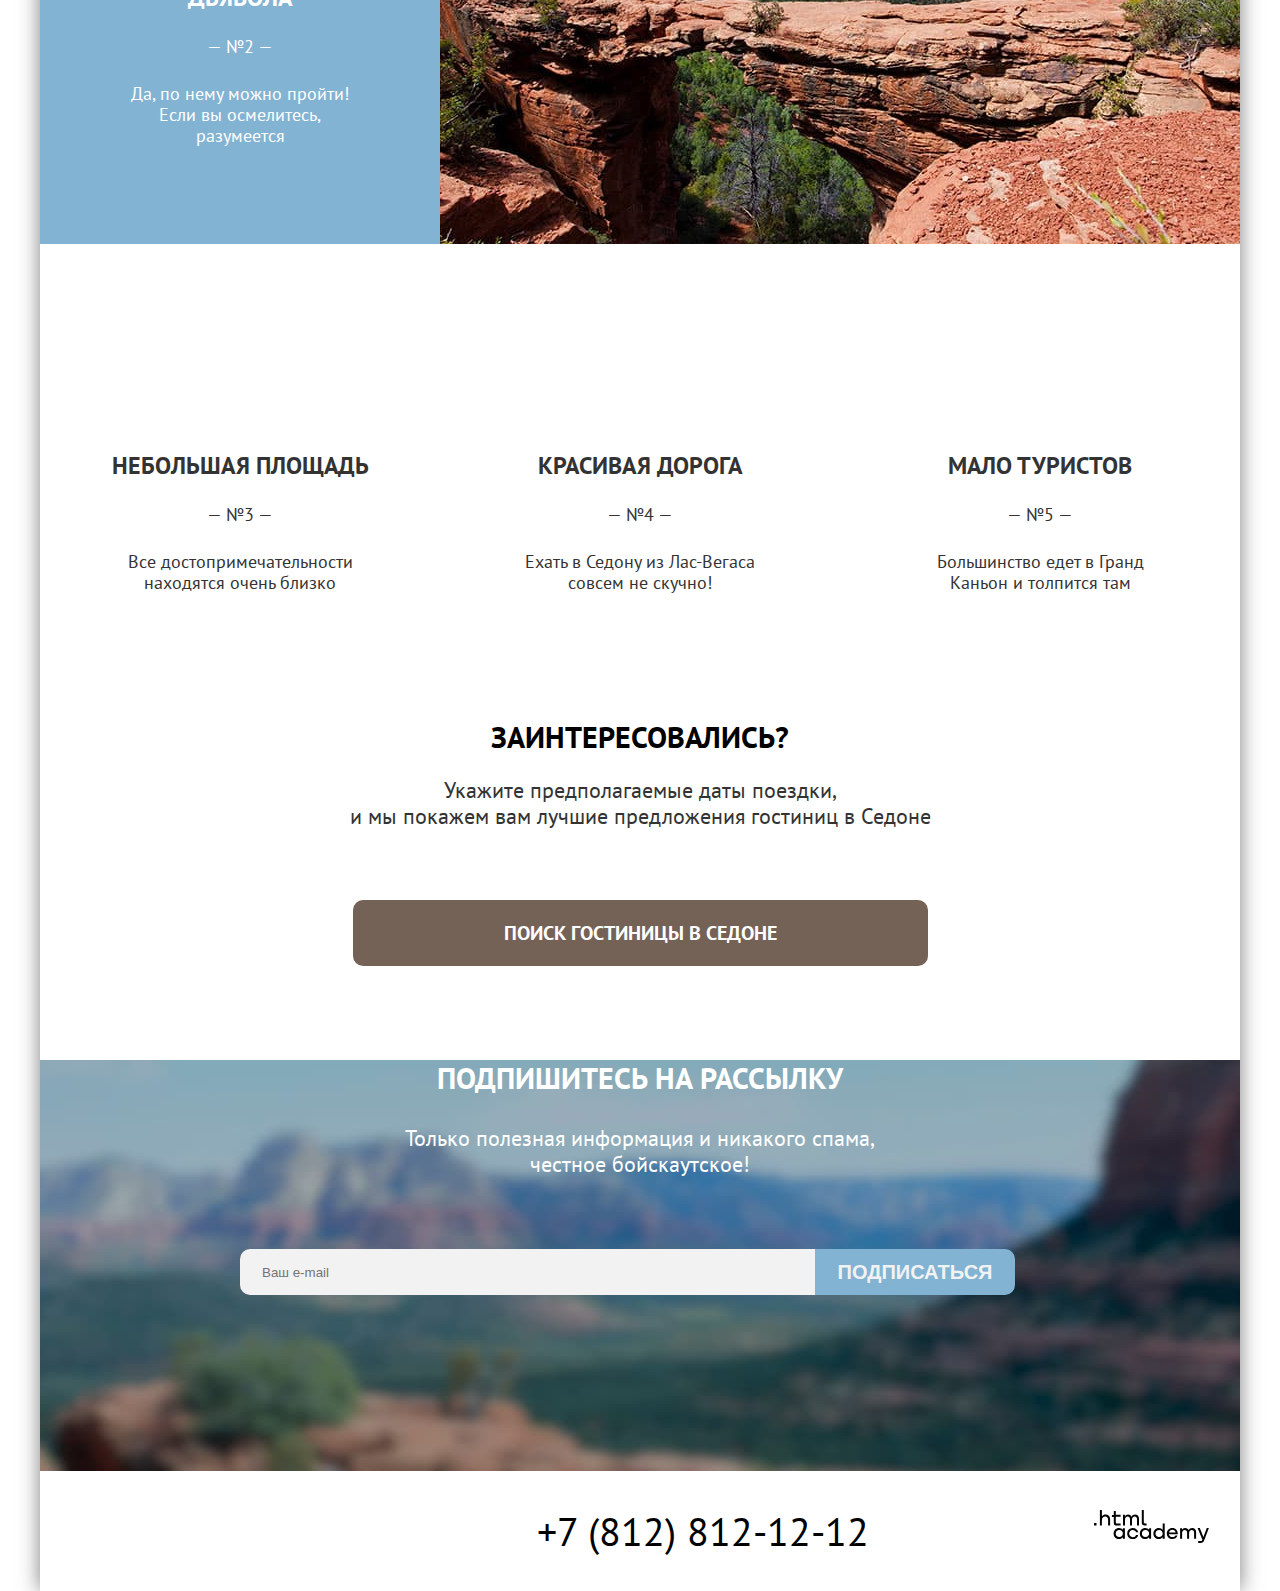
==== commit 95b96b22: "Merge pull request #6 from FlapJam/master" ====
--- a/index.html
+++ b/index.html
@@ -6,6 +6,7 @@
     <link rel="stylesheet" href="styles/styles.css">
   </head>
   <body>
+    <div class="shadow-container">
     <header class="page-header">
        <nav class="navigation">
         <a class="navigation-logo" href="index.html">
@@ -39,7 +40,6 @@
         </ul>
       </nav>
     </header>
-
    <main class="main-container main-index">
     <div class="main-index-container">
       <div class="block-welcome-sedona">
@@ -54,9 +54,11 @@
       </div>
 
       <section class="advantages-list">
+        <div class="advantages-title-container">
         <h3 class="advantages-title">Настоящий городок</h3>
           <span class="advantages-description">— №1 —</span>
           <p class="advantages-description">Седона — не аттракцион для туристов, там течёт своя жизнь</p>
+        </div>
           <img class="photo-city" src="images/benefits/photo-city.jpg" alt="Городок Седона." width="800" height="384">
       </section>
       <section class="advantages-minor-list">
@@ -74,9 +76,11 @@
         </div>
       </section>
       <section class="advantages-list">
+        <div class="advantages-title-container">
         <h3 class="advantages-title">Там есть мост дьявола</h3>
           <span class="advantages-description">— №2 —</span>
           <p class="advantages-description">Да, по нему можно пройти! Если вы осмелитесь, разумеется</p>
+        </div>
           <img class="photo-canyon" src="images/benefits/photo-canyon.jpg" alt="Каньон Седона." width="800" height="384">
       </section>
       <section class="advantages-minor-list">
@@ -96,15 +100,11 @@
           <p class="minor-description">Большинство едет в Гранд Каньон и толпится там</p>
         </div>
       </section>
-
       <section class="search">
            <h3 class="search-title">Заинтересовались?</h3>
             <p class="search-description">Укажите предполагаемые даты поездки,<br> и мы покажем вам лучшие предложения гостиниц в Седоне</p>
             <a class="button-search" href="#">ПОИСК ГОСТИНИЦЫ В СЕДОНЕ</a>
       </section>
-    </div>
-   </main>
-
       <section class="subscribe-main">
         <h2 class="subscribe-title">Подпишитесь на рассылку</h2>
         <p class="subscribe-description">Только полезная информация и никакого спама,<br> честное бойскаутское!</p>
@@ -147,5 +147,8 @@
       </section>
     </div>
     </footer>
+  </div>
+  </main>
+</div>
   </body>
 </html>
--- a/styles/styles.css
+++ b/styles/styles.css
@@ -30,6 +30,22 @@
     background-color: #ffffff;
 }
 
+.shadow-container {
+    margin: auto;
+    box-shadow: 0 0 20px #7e7e7e;
+}
+
+.visually-hidden {
+    position: absolute;
+    width: 1px;
+    height: 1px;
+    margin: -1px;
+    padding: 0;
+    border: 0;
+    clip: rect(0 0 0 0);
+    overflow: hidden;
+}
+
 .page-header {
     color: #000000;
     background-color: #ffffff;
@@ -43,13 +59,16 @@
 
 .navigation-logo {
     margin: 0;
-    margin-left: 70px;
+    margin-left: 5px;
     margin-right: 30px;
 }
 .navigation-list {
     margin: 0;
-    padding: 0;
+    padding: 15px;
     width: 345px;
+    justify-content: space-between;
+    list-style-type: none;
+    display: flex;
 }
 
 .navigation-user {
@@ -57,15 +76,24 @@
     padding: 0;
     max-width: 264px;
     margin-left: auto;
+    list-style-type: none;
+    display: flex;
+    align-items: center;
 }
 
 .navigation-link {
+    display: block;
     font-size: 20px;
     line-height: 26px;
     font-weight: 700;
     text-align: center;
     color: inherit;
     text-decoration: none;
+}
+
+.navigation-user .navigation-link {
+    min-width: 42px;
+    min-height: 66px;
 }
 
 .button-here {
@@ -75,6 +103,8 @@
     color: #ffffff;
     background-color: #756257;
     text-decoration: none;
+    border-radius: 5px;
+    padding: 9px 15px 8px 15px;
 }
 
 .main-container {
@@ -145,6 +175,12 @@
     font-size: 24px;
     line-height: 28px;
     text-transform: uppercase;
+    margin-left: 110px;
+}
+
+.advantages-title-container {
+    display: flex;
+    flex-direction: column;
 }
 
 .advantages-description {
@@ -173,6 +209,8 @@
 }
 
 .adantages-minor-item {
+    display: flex;
+    flex-direction: column;
     padding-top: 184px;
 }
 
@@ -202,13 +240,15 @@
     background-image: url("../images/background-catalog.jpg");
     background-size: 100% auto;
     background-repeat: no-repeat;
-    padding-top: 46px;
+    padding-top: 35px;
+    padding-bottom: 41px;
 }
 
 .inner-header-title {
     font-weight: 700;
     font-size: 60px;
     line-height: 78px;
+    margin: 0px 601px 5px 71px;
 }
 
 .button-light {
@@ -222,6 +262,9 @@
     line-height: 21px;
     color: #ffffff;
     text-decoration: none;
+    list-style-type: none;
+    display: flex;
+    margin: 5px 1016px 5px 73px;
 }
 
 .crumbs-link {
@@ -238,12 +281,32 @@
     line-height: 23px;
 }
 
+.catalog-filter {
+    display: flex;
+}
+
+.catalog-filter-group {
+    border: none;
+    margin: 45px 67px 30px 60px;
+}
+
+.catalog-filter-list {
+    list-style-type: none;
+    padding: 0;
+}
+
 .catalog-filter-title {
     font-weight: 700;
     font-size: 20px;
     line-height: 26px;
 }
 
+.button-catalog {
+    flex-direction: column;
+    display: flex;
+    padding-top: 75px;
+}
+
 .button-submit {
     font-weight: 700;
     font-size: 16px;
@@ -251,6 +314,10 @@
     text-align: center;
     text-transform: uppercase;
     background: #83B3D3;
+    border: none;
+    color: white;
+    border-radius: 5px;
+    padding: 13px 29px 14px 29px;
 }
 
 .button-reset {
@@ -258,15 +325,22 @@
     font-size: 18px;
     line-height: 23px;
     text-align: center;
+    border: none;
+    background: none;
+    color: white;
+    padding: 25px 29px 14px 29px;
 }
 
 .result-search {
-    font-weight: bold;
     font-size: 30px;
     line-height: 39px;
     background-color: #ffffff;
     color: #000000;
     text-transform: uppercase;
+}
+
+.result-search-catalog {
+    display: flex;
 }
 
 .product-list-title {
@@ -274,6 +348,13 @@
     margin: o auto;
 }
 
+.product-list {
+    display: flex;
+    list-style-type: none;
+    column-gap: 38px;
+    flex-wrap: wrap;
+}
+
 .product-card-link {
     font-weight: 700;
     font-size: 24px;
@@ -298,6 +379,7 @@
     color: #ffffff;
     background-color: #756257;
     text-decoration: none;
+    border-radius: 10%;
 }
 
 .product-card-button {
@@ -309,6 +391,7 @@
     color: #ffffff;
     background-color: #83B3D3;
     text-decoration: none;
+    border-radius: 10%;
 }
 
 .product-card-button-selected {
@@ -320,10 +403,12 @@
     color: #ffffff;
     background-color: #7DB54F;
     text-decoration: none;
+    border-radius: 10%;
 }
 
 .download-more {
     text-align: center;
+    padding-left: 80px;
 }
 
 .download-more-button {
@@ -342,32 +427,76 @@
     text-decoration: none;
 }
 
+.page-navigation {
+    display: flex;
+    padding: 30px;
+    padding-bottom: 0px; 
+}
+
 .pagination {
     background-color: #ffffff;
+    display: flex;
+    list-style-type: none;
+    padding-left: 35px;
+}
+
+.pagination-item:not(:last-child) {
+    margin-right: 8px;
 }
 
 .pagination-link {
+    display: block;
+    box-sizing: border-box;
     font-weight: bold;
+    width: 55px;
+    height: 55px;
     font-size: 20px;
-    line-height: 26px;
+    line-height: 55px;
     text-align: center;
     text-transform: uppercase;
     color: #ffffff;
     background-color: #83B3D3;
     text-decoration: none;
+    border-radius: 10%;
 }
 
 .pagination-link-selected {
+    display: block;
+    box-sizing: border-box;
+    font-weight: bold;
+    width: 55px;
+    height: 55px;
+    line-height: 55px;
+    text-align: center;
     color: #000000;
     background-color: #F2F2F2;
     text-decoration: none;
+    border-radius: 10%;
+}
+
+.result-search-item-pagination {
+    margin: 46px 51px 89px 71px;
+    font-weight: normal;
+    font-size: 18px;
+    line-height: 23px;
+
+}
+
+.result-search-item {
+    margin: 46px 51px 89px 71px;
+    font-weight: bold;
+    font-size: 30px;
+    line-height: 38px;
+
 }
 
 .result-search-numbers {
+    display: flex;
     font-weight: 400;
     font-size: 18px;
     line-height: 23px;
     color: #333333;
+    margin-left: auto;
 }
 
 .select-control {
@@ -376,6 +505,26 @@
     line-height: 23px;
     background-color: #ffffff;
     color: #333333;
+    width: 287px;
+    height: 48px;
+    border-radius: 5%;
+    padding-left: 10px;
+    border-color: #E6E6E6;
+    margin: 44px 81px 53px 192px;
+}
+
+.select-control-pagination {
+    font-weight: 400;
+    font-size: 18px;
+    line-height: 23px;
+    background-color: #ffffff;
+    color: #333333;
+    width: 160px;
+    height: 48px;
+    border-radius: 5%;
+    padding-left: 10px;
+    border-color: #E6E6E6;
+    margin: 33px 72px 77px 51px;
 }
 
 .search {
@@ -412,15 +561,28 @@
     text-decoration: none;
 }
 
+.subscribe-form {
+    display: flex;
+    margin: 46px 0px 0px 200px;
+}
+
+.subscribe-from-catalog {
+    display: flex;
+}
+
 .subscribe-catalog {
     text-align: center;
     color: #000000;
     background-color: #ffffff;
+    width: 800px;
+    height: 241px;
+    margin: 0px 300px 140px 230px;
 }
 
 .subscribe-main {
     margin: auto;
     width: 1200px;
+    height: 411px;
     text-align: center;
     color: #ffffff;
     background-color: #000000;
@@ -435,10 +597,19 @@
     border-top-left-radius: 10px;
     border-bottom-left-radius: 10px;
     padding: 15px 0;
-    margin: 26px auto;
+    margin: 26px 0px;
+    background-color: #F2F2F2;
 }
 
 .subscribe-title {
+    font-weight: 700;
+    font-size: 30px;
+    line-height: 36px;
+    text-transform: uppercase;
+    margin: 94px 240px 29px
+}
+
+.subscribe-title-catalog {
     font-weight: 700;
     font-size: 30px;
     line-height: 36px;
@@ -455,7 +626,7 @@
     border: none;
     width: 200px;
     padding: 10px 0;
-    margin: 26px auto;
+    margin: 26px 0px;
     border-top-right-radius: 10px;
     border-bottom-right-radius: 10px;
     font-weight: 700;
@@ -466,10 +637,29 @@
     background-color: #83B3D3;
 }
 
+.field::placeholder {
+    position: relative;
+    left: 22px;
+}
+
 .page-footer-container {
     display: flex;
-    width: 1200px;
-    margin: 0 auto;
+    width: auto;
+    height: 120px;
+}
+
+.footer-social-list {
+    display: flex;
+    flex-wrap: wrap;
+    margin: 0;
+    padding: 0;
+    list-style-type: none;
+}
+
+.footer-social-item {
+    width: 18px;
+    height: 15px;
+    margin-right: 29px;
 }
 
 .footer-social {
@@ -492,7 +682,8 @@
 }
 
 .footer-logo {
-    margin-left: auto;
-    margin-right: 72px;
     width: 115px;
-}+    height: 42px;
+    margin: auto;
+}
+
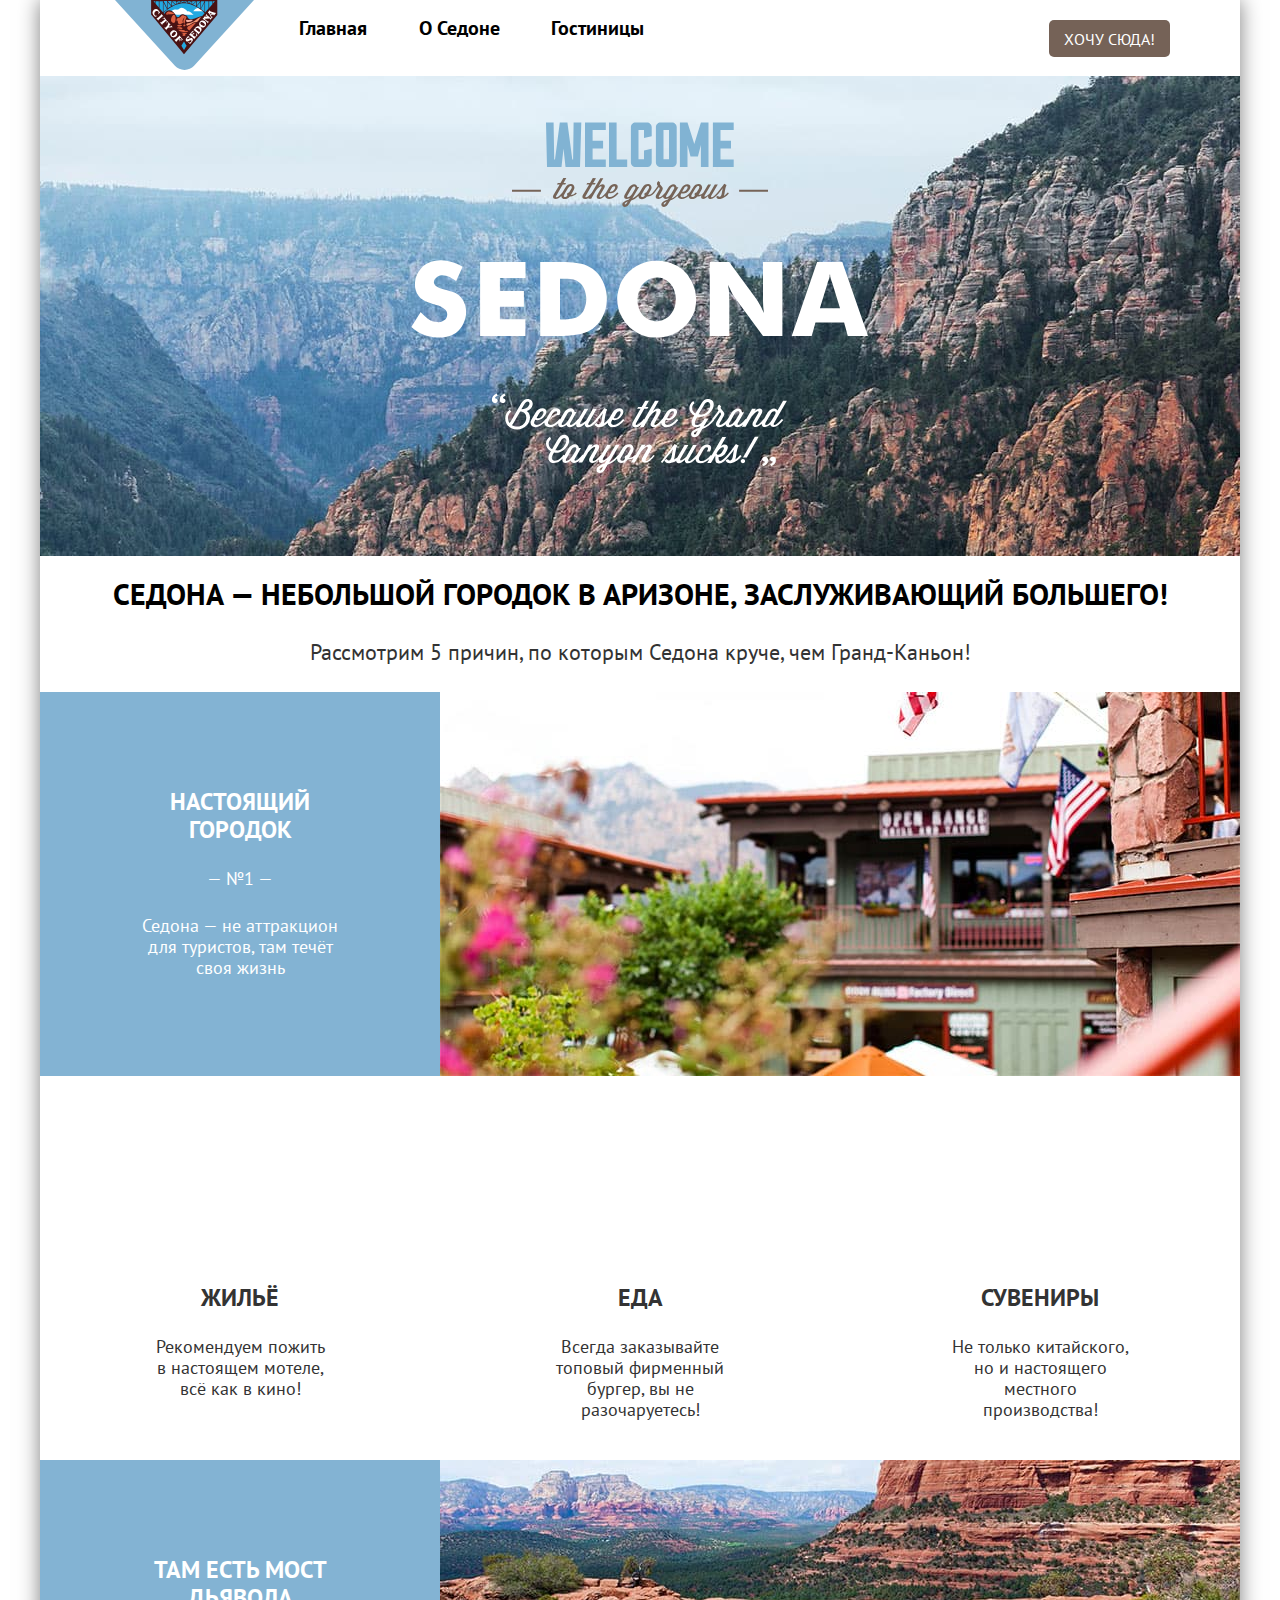
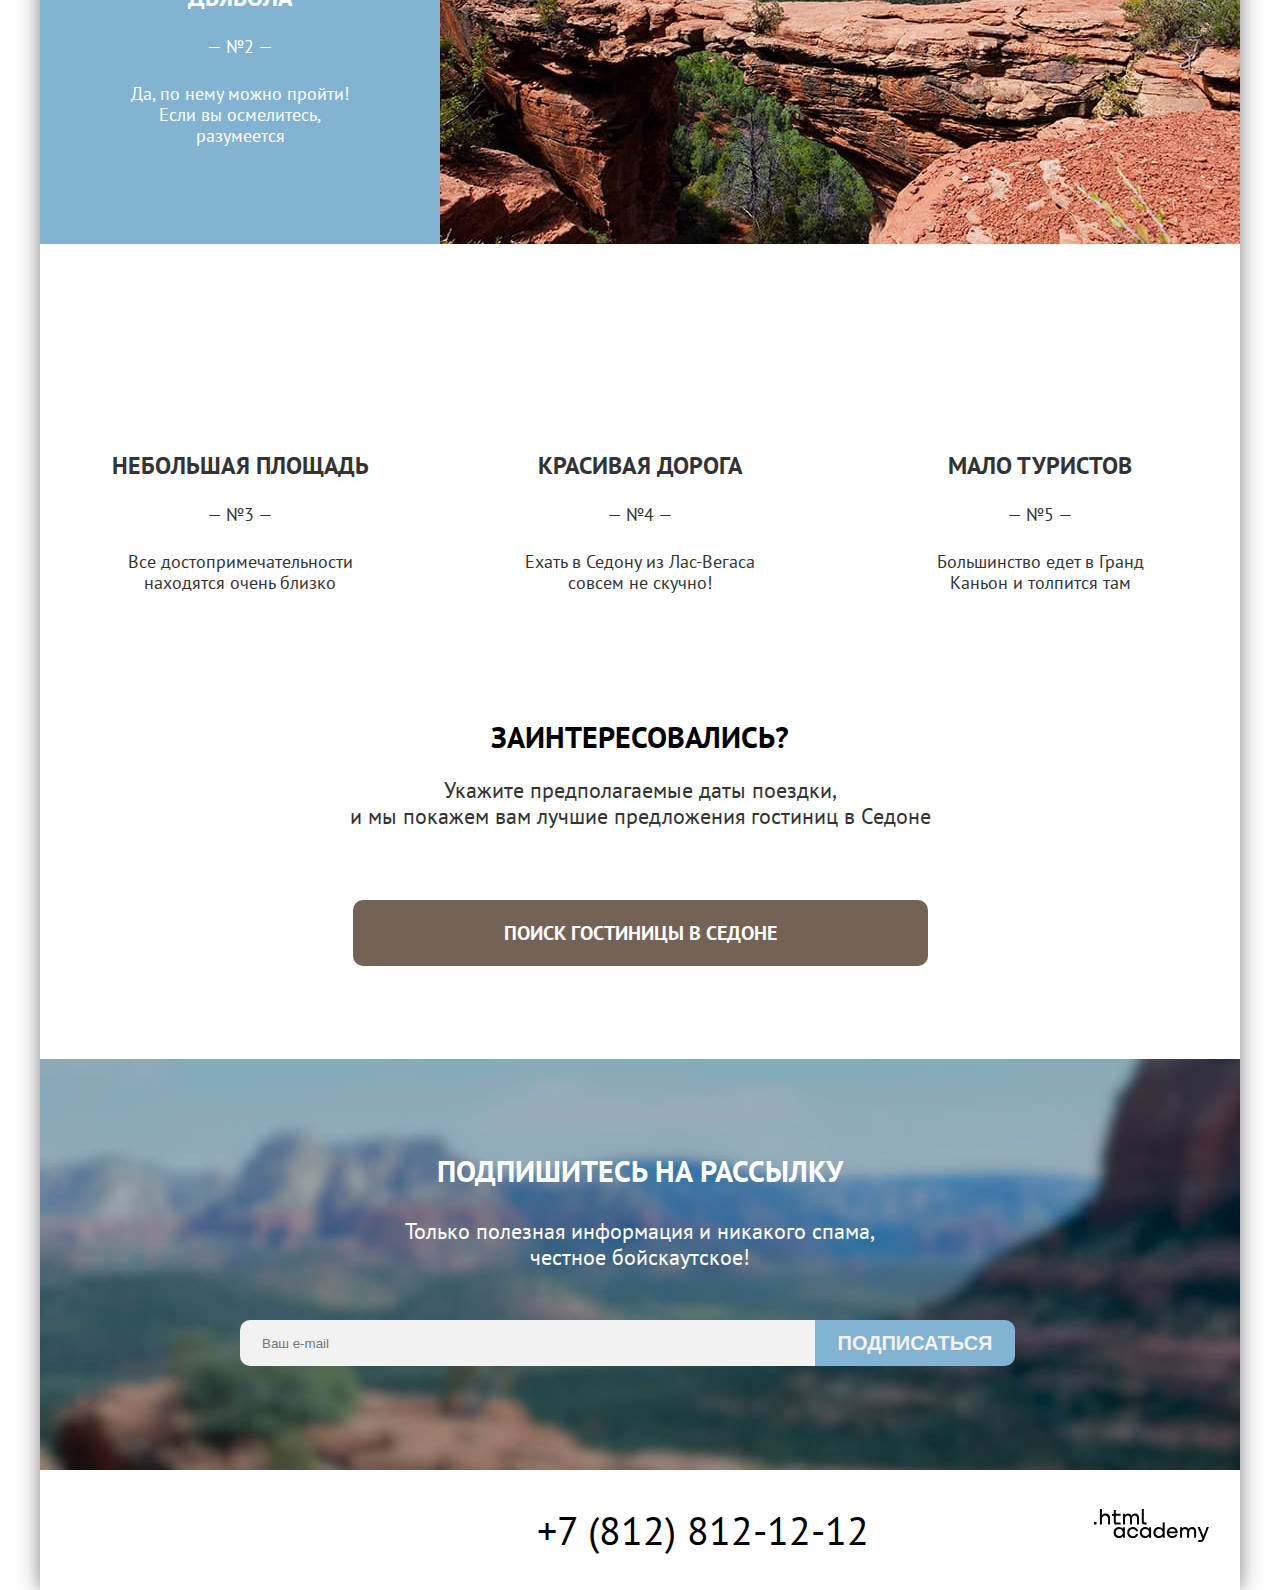
==== commit 38986bed: "Мелкие сетки на гридах для подходящих компонентов" ====
--- a/index.html
+++ b/index.html
@@ -106,6 +106,7 @@
             <a class="button-search" href="#">ПОИСК ГОСТИНИЦЫ В СЕДОНЕ</a>
       </section>
       <section class="subscribe-main">
+        <div class="subscribe-main-conatainer">
         <h2 class="subscribe-title">Подпишитесь на рассылку</h2>
         <p class="subscribe-description">Только полезная информация и никакого спама,<br> честное бойскаутское!</p>
         <form class="subscribe-form" action="#" method="post">
@@ -114,6 +115,7 @@
             <span class="subscribe-button">Подписаться</span>
           </button>
         </form>
+      </div>
       </section>
       <footer class="page-footer">
         <div class="page-footer-container">
--- a/styles/styles.css
+++ b/styles/styles.css
@@ -272,6 +272,7 @@
 }
 
 .product-list-column {
+    margin-left: 72px;
     width: 1056px;
 }
 
@@ -345,79 +346,174 @@
 
 .product-list-title {
     width: 1200px;
-    margin: o auto;
+    margin: 0 auto;
 }
 
 .product-list {
-    display: flex;
+    display: grid;
     list-style-type: none;
-    column-gap: 38px;
-    flex-wrap: wrap;
+    margin: 0;
+    padding: 0;
+    grid-template-columns: 340px 340px 340px;
+    gap: 18px;
+    margin-bottom: 34px;
 }
 
 .product-card-link {
+    padding-left: 20px;
+}
+
+.product-card {
+    display: flex;
+    flex-direction: column;
+    height: 438px;
+    width: 340px;
+}
+
+.product-price {
+    padding-right: 63px;
+    margin: 16px 0 0 0;
+    font-weight: 400;
+    font-size: 18px;
+    line-height: 23px;
+    color: #333333;
+}
+
+.product-price-item {
+    display: flex;
+    justify-content: space-between;
+}
+
+.rating-star,
+.rating-star-limit-3,
+.rating-star-limit-2 {
+    display: flex;
+    position: relative;
+    margin: 16px 0 0 0;
+    font-size: 30px;
+    color: #83B3D3;
+}
+
+.rating-star::before {
+    content: "★★★★";
+}
+
+.rating-star-limit-3::before {
+    display: block;
+    content: "★★★";
+}
+
+.rating-star-limit-2::before {
+    display: block;
+    content: "★★";
+}
+
+.rating-star-items {
+    display: flex;
+    flex-direction: row-reverse;
+    position: absolute;
+    overflow: hidden;
+    width: 70px;
+    height: 15px;
+}
+
+.rating-star-item {
+    position: absolute;
+    visibility: hidden;
+}
+
+.rating-star-label {
+    flex: 0 0 20%;
+    height: 15px;
+    cursor: default;
+}
+
+.rating {
+    margin: 0;
+    margin-left: auto;
+    font-weight: 400;
+    line-height: 20px;
+    font-size: 16px;
+    background: #F2F2F2;
+    border-radius: 4px;
+    text-align: center;
+    text-transform: uppercase;
+    color: #000000;
+    padding: 8px 35px 9px 35px;
+}
+
+.product-card-button-details {
+    font-weight: 700;
+    font-size: 16px;
+    line-height: 21px;
+    padding: 9px 23px 7px 23px;
+    text-align: center;
+    text-transform: uppercase;
+    color: #ffffff;
+    background-color: #756257;
+    text-decoration: none;
+    border-radius: 4px;
+}
+
+.product-card-content {
+    display: flex;
+    flex-direction: column;
+    padding: 0 21px;
+    flex-grow: 1;
+}
+
+.product-card-title {
+    margin: 10px 0 0;
     font-weight: 700;
     font-size: 24px;
     line-height: 31px;
     color: #000000;
     text-decoration: none;
-}
-
-.product-price {
-    font-weight: 400;
-    font-size: 18px;
-    line-height: 23px;
-    color: #333333;
-}
-
-.product-card-button-details {
+    
+}
+
+.product-card-button {
     font-weight: 700;
     font-size: 16px;
     line-height: 21px;
-    text-align: center;
-    text-transform: uppercase;
-    color: #ffffff;
-    background-color: #756257;
-    text-decoration: none;
-    border-radius: 10%;
-}
-
-.product-card-button {
+    padding: 8px 18px 0px 23px;
+    text-align: center;
+    text-transform: uppercase;
+    color: #ffffff;
+    background-color: #83B3D3;
+    text-decoration: none;
+    border-radius: 4px;
+}
+
+.product-button {
+    display: flex;
+    justify-content: space-between;
+    margin: 16px 0 0 0;
+}
+
+.product-card-button-selected {
     font-weight: 700;
     font-size: 16px;
     line-height: 21px;
-    text-align: center;
-    text-transform: uppercase;
-    color: #ffffff;
-    background-color: #83B3D3;
-    text-decoration: none;
-    border-radius: 10%;
-}
-
-.product-card-button-selected {
-    font-weight: 700;
-    font-size: 16px;
-    line-height: 21px;
+    padding: 8px 18px 0px 23px;
     text-align: center;
     text-transform: uppercase;
     color: #ffffff;
     background-color: #7DB54F;
     text-decoration: none;
-    border-radius: 10%;
+    border-radius: 4px;
 }
 
 .download-more {
     text-align: center;
-    padding-left: 80px;
 }
 
 .download-more-button {
     display: block;
-    width: 575px;
+    width: 619px;
     border-radius:10px;
     padding: 15px 0;
     margin: 0 auto;
-    margin-left: 290px;
     font-weight: bold;
     font-size: 20px;
     line-height: 26px;
@@ -457,7 +553,7 @@
     color: #ffffff;
     background-color: #83B3D3;
     text-decoration: none;
-    border-radius: 10%;
+    border-radius: 10px;
 }
 
 .pagination-link-selected {
@@ -471,7 +567,7 @@
     color: #000000;
     background-color: #F2F2F2;
     text-decoration: none;
-    border-radius: 10%;
+    border-radius: 10px;
 }
 
 .result-search-item-pagination {
@@ -507,9 +603,9 @@
     color: #333333;
     width: 287px;
     height: 48px;
-    border-radius: 5%;
+    border: 2px solid #e6e6e6;
+    border-radius: 4px;
     padding-left: 10px;
-    border-color: #E6E6E6;
     margin: 44px 81px 53px 192px;
 }
 
@@ -521,9 +617,9 @@
     color: #333333;
     width: 160px;
     height: 48px;
-    border-radius: 5%;
+    border: 2px solid #E6E6E6;
+    border-radius: 5px;
     padding-left: 10px;
-    border-color: #E6E6E6;
     margin: 33px 72px 77px 51px;
 }
 
@@ -563,10 +659,10 @@
 
 .subscribe-form {
     display: flex;
-    margin: 46px 0px 0px 200px;
-}
-
-.subscribe-from-catalog {
+    margin-left: 200px;
+}
+
+.subscribe-form-catalog {
     display: flex;
 }
 
@@ -605,8 +701,9 @@
     font-weight: 700;
     font-size: 30px;
     line-height: 36px;
-    text-transform: uppercase;
-    margin: 94px 240px 29px
+    margin: 0;
+    padding: 94px 240px 29px 240px;
+    text-transform: uppercase;
 }
 
 .subscribe-title-catalog {
@@ -620,6 +717,8 @@
     font-weight: 400;
     font-size: 22px;
     line-height: 26px;
+    margin: 0;
+    padding-bottom: 24px;
 }
 
 .subscribe-button {
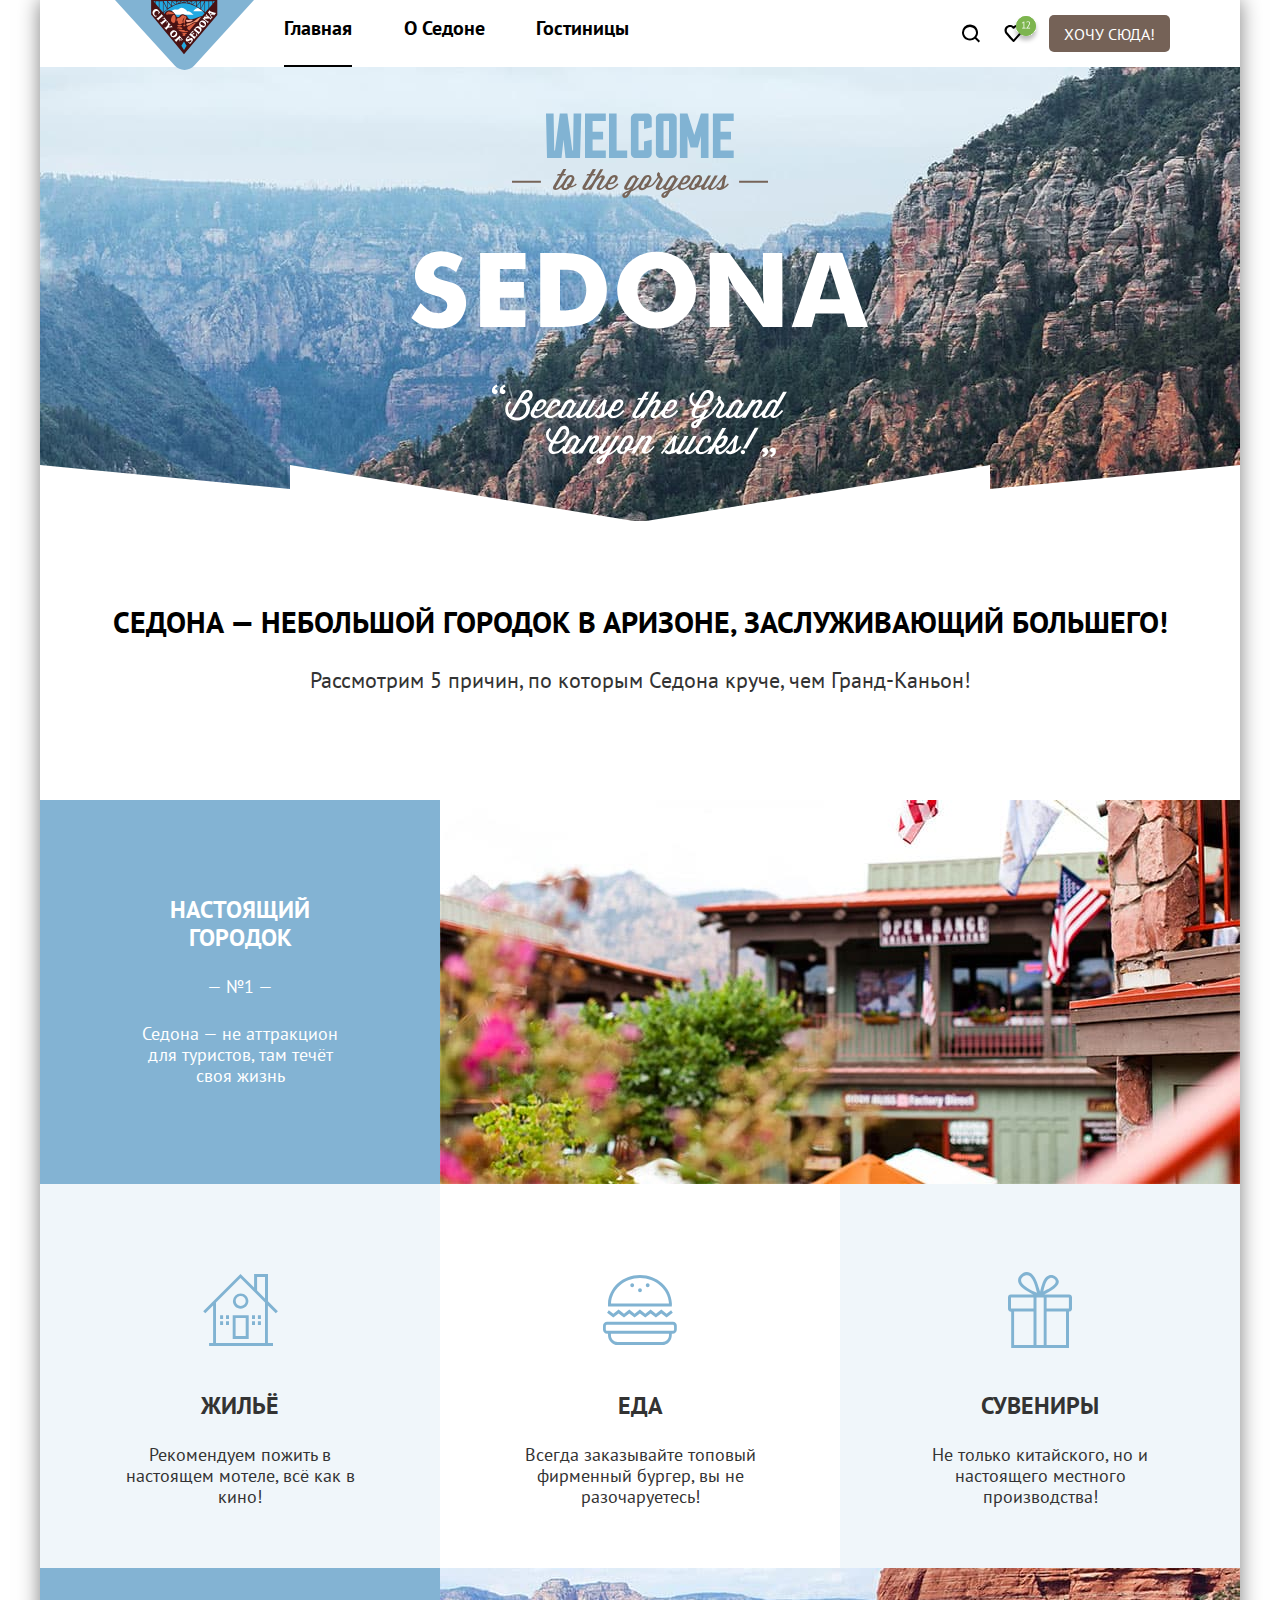
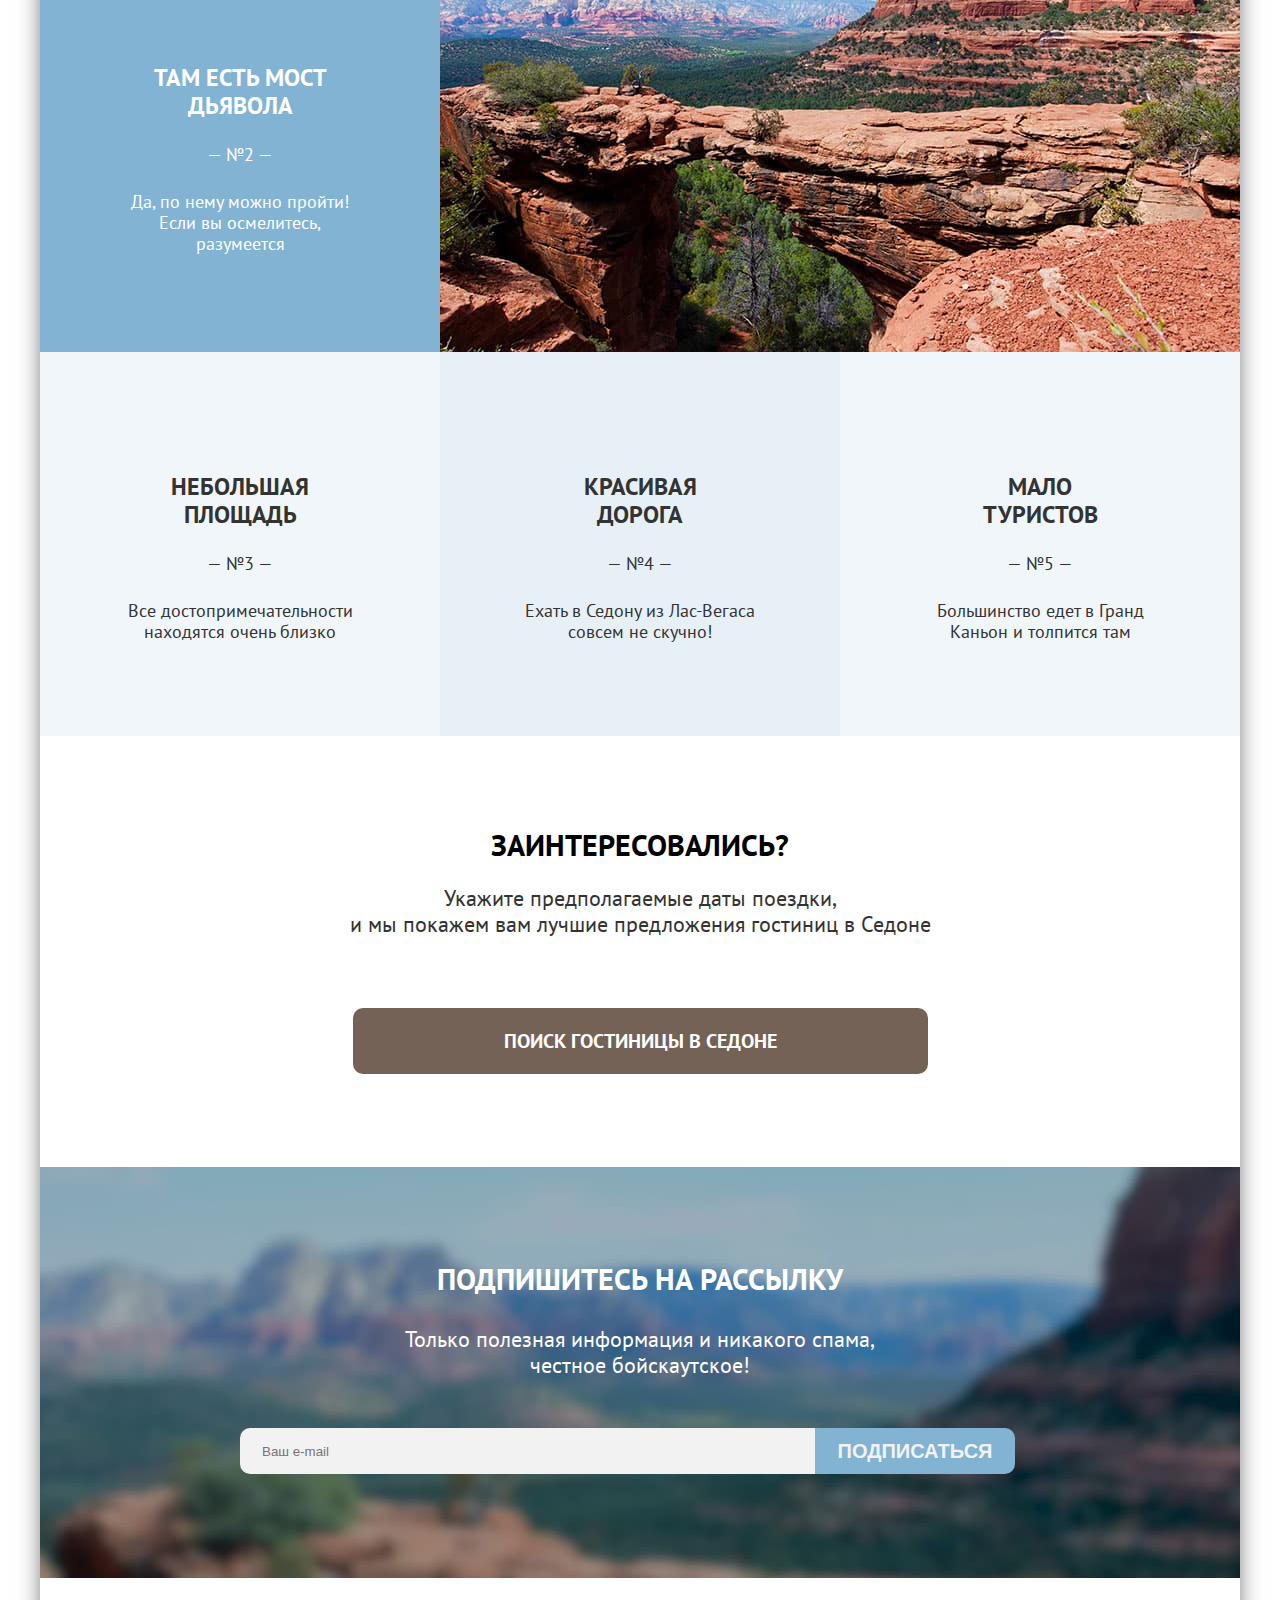
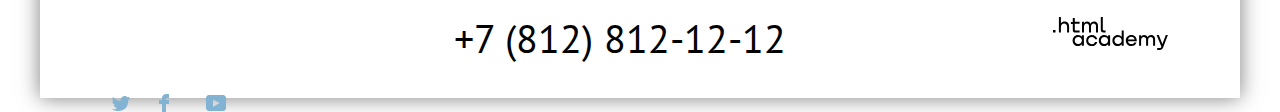
==== commit a61f958c: "Декоративные элементы на главной странице" ====
--- a/index.html
+++ b/index.html
@@ -13,7 +13,7 @@
           <img class="logo-header" src="images/header/logo.svg" alt="Седона." width="139" height="70">
         </a>
         <ul class="navigation-list">
-         <li class="navigation-item">
+         <li class="navigation-item navigation-link-active">
            <a class="navigation-link" href="index.html">Главная</a>
          </li>
          <li class="navigation-item">
@@ -26,11 +26,36 @@
         <ul class="navigation-user">
         <li class="navigation-item">
           <a class="navigation-link" href="#">
+            <svg class="navigation-icon" aria-hidden="true" focusable="false" width="20" height="19" fill="none" xmlns="http://www.w3.org/2000/svg">
+              <path d="m19.03 17.05-3.71-3.7c1-1.3 1.7-3 1.7-4.9 0-4.4-3.61-8-8.02-8a8.12 8.12 0 0 0-8.03 8.1c0 4.4 3.61 8 8.03 8 1.8 0 3.5-.6 4.91-1.7l3.71 3.7 1.4-1.5ZM9 14.55c-3.31 0-6.02-2.7-6.02-6a6.03 6.03 0 0 1 12.03 0c0 3.3-2.7 6-6.01 6Z" fill="#000"/>
+          </svg>
             <span class="visually-hidden">Поиск</span>
           </a>
         </li>
-        <li class="navigation-item">
+        <li class="navigation-item-favorites">
           <a class="navigation-link" href="#">
+            <svg class="navigation-icon" aria-hidden="true" focusable="false" width="19" height="17" viewBox="0 0 19 17" fill="none" xmlns="http://www.w3.org/2000/svg">
+              <path d="M9.44382 17C9.14296 17 8.84211 16.9 8.64155 16.6C3.22622 10.5 1.92253 9.1 1.62168 8.7C0.91969 7.8 0.518555 6.6 0.518555 5.4C0.518555 2.4 2.92537 0 6.03416 0C7.33785 0 8.54126 0.5 9.5441 1.3C10.5469 0.5 11.8506 0 13.054 0C16.0625 0 18.5696 2.4 18.5696 5.4C18.5696 6.7 18.0682 7.9 17.266 8.8L10.2461 16.7C10.0455 16.9 9.84495 17 9.44382 17ZM3.42679 7.5C3.72764 7.9 6.93672 11.5 9.5441 14.4L15.7617 7.4C16.2631 6.9 16.4637 6.2 16.4637 5.4C16.4637 3.6 14.9594 2.1 13.1543 2.1C12.1515 2.1 11.1486 2.6 10.4467 3.4C10.1458 3.7 9.84495 3.8 9.5441 3.8C9.24325 3.8 8.9424 3.6 8.74183 3.4C8.03984 2.6 7.037 2.1 6.03416 2.1C4.22906 2.1 2.7248 3.6 2.7248 5.4C2.62452 6.3 3.02565 7 3.42679 7.5C3.3265 7.5 3.3265 7.5 3.42679 7.5Z" fill="black"/>
+              </svg>
+              <svg class="navigation-icon-number" aria-hidden="true" focusable="false" width="28" height="28" viewBox="0 0 28 28" fill="none" xmlns="http://www.w3.org/2000/svg">
+                <g filter="url(#filter0_d_24196_813)">
+                <rect x="4" width="20" height="20" rx="10" fill="#7DB54F"/>
+                <rect x="4.5" y="0.5" width="19" height="19" rx="9.5" stroke="#7DB54F"/>
+                </g>
+                <path d="M10.1309 11.76H11.5309V6.92L11.6309 6.33L11.2309 6.8L10.1309 7.59L9.75089 7.08L11.9509 5.38H12.3109V11.76H13.6809V12.5H10.1309V11.76ZM17.9601 7.09C17.9601 7.44333 17.8934 7.80667 17.7601 8.18C17.6334 8.54667 17.4634 8.91667 17.2501 9.29C17.0434 9.66333 16.8101 10.03 16.5501 10.39C16.2901 10.7433 16.0301 11.08 15.7701 11.4L15.2801 11.83V11.87L15.9201 11.76H18.1001V12.5H14.1201V12.21C14.2668 12.0567 14.4434 11.8667 14.6501 11.64C14.8568 11.4133 15.0701 11.1633 15.2901 10.89C15.5168 10.61 15.7368 10.3167 15.9501 10.01C16.1701 9.69667 16.3668 9.38 16.5401 9.06C16.7201 8.74 16.8634 8.42333 16.9701 8.11C17.0768 7.79667 17.1301 7.5 17.1301 7.22C17.1301 6.89333 17.0368 6.62333 16.8501 6.41C16.6634 6.19 16.3801 6.08 16.0001 6.08C15.7468 6.08 15.5001 6.13333 15.2601 6.24C15.0201 6.34 14.8134 6.45667 14.6401 6.59L14.3101 6.02C14.5434 5.82 14.8201 5.66333 15.1401 5.55C15.4601 5.43667 15.8034 5.38 16.1701 5.38C16.4568 5.38 16.7101 5.42333 16.9301 5.51C17.1501 5.59 17.3368 5.70667 17.4901 5.86C17.6434 6.01333 17.7601 6.19667 17.8401 6.41C17.9201 6.61667 17.9601 6.84333 17.9601 7.09Z" fill="white"/>
+                <defs>
+                <filter id="filter0_d_24196_813" x="0" y="0" width="28" height="28" filterUnits="userSpaceOnUse" color-interpolation-filters="sRGB">
+                <feFlood flood-opacity="0" result="BackgroundImageFix"/>
+                <feColorMatrix in="SourceAlpha" type="matrix" values="0 0 0 0 0 0 0 0 0 0 0 0 0 0 0 0 0 0 127 0" result="hardAlpha"/>
+                <feOffset dy="4"/>
+                <feGaussianBlur stdDeviation="2"/>
+                <feComposite in2="hardAlpha" operator="out"/>
+                <feColorMatrix type="matrix" values="0 0 0 0 0 0 0 0 0 0 0 0 0 0 0 0 0 0 0.25 0"/>
+                <feBlend mode="normal" in2="BackgroundImageFix" result="effect1_dropShadow_24196_813"/>
+                <feBlend mode="normal" in="SourceGraphic" in2="effect1_dropShadow_24196_813" result="shape"/>
+                </filter>
+                </defs>
+                </svg>
             <span class="visually-hidden">Избранное</span>
           </a>
        </li>
@@ -44,6 +69,9 @@
     <div class="main-index-container">
       <div class="block-welcome-sedona">
          <img class="logo-welcome" src="images/welcome.svg" alt="Welcome to the gorgeous Sedona because the grand canyon sucks." width="458" height="352">
+         <svg class="block-welcome-vector" aria-hidden="true" focusable="false" width="1200" height="57" viewBox="0 0 1200 57" fill="none" xmlns="http://www.w3.org/2000/svg">
+          <path d="M0 57V0L250 24V0L600 57L950 0V24L1200 0V57H0Z" fill="white"/>
+        </svg>
       </div>
       <div class="block-welcome-description">
       <h1 class="welcome-title">Седона — небольшой городок в Аризоне, заслуживающий большего!</h1>
@@ -62,15 +90,18 @@
           <img class="photo-city" src="images/benefits/photo-city.jpg" alt="Городок Седона." width="800" height="384">
       </section>
       <section class="advantages-minor-list">
-        <div class="adantages-minor-item">
+        <div class="adantages-minor-item background-color-advantages padding-minor-item">
+          <svg class="icon-home" aria-hidden="true" focusable="false" width="75" height="72" fill="none" xmlns="http://www.w3.org/2000/svg"><path d="M29.7 65h16V41.2h-16V65Zm2.9-20.9h10.1v18H32.6v-18Z" fill="#81B3D2"/><path d="m72.8 39.3 2.1-2.1-9.9-9.9V0H51.1v13.6L37.5 0 .2 37.2l2.1 2.1 7.8-7.8v37.6h-4V72H70v-2.9h-5.1V31.5l7.9 7.8ZM62 69.1H13V28.5L37.5 4.1 62 28.5v40.6Zm0-44.7-7.9-7.9V2.9H62v21.5Z" fill="#81B3D2"/><path d="M29.9 27.1c0 4.3 3.5 7.7 7.7 7.7 4.3 0 7.8-3.5 7.8-7.7 0-4.3-3.5-7.7-7.8-7.7a7.7 7.7 0 0 0-7.7 7.7Zm7.8-5a5 5 0 0 1 5 4.9c0 2.7-2.2 4.9-5 4.9a5 5 0 0 1-5-4.9c0-2.7 2.2-4.9 5-4.9ZM20.1 41.2h-3v3.9h3v-3.9ZM26 41.2h-3v3.9h3v-3.9ZM20.1 47.2h-3v3.9h3v-3.9ZM26 47.2h-3v3.9h3v-3.9ZM52 41.2h-3v3.9h3v-3.9ZM57.9 41.2h-3v3.9h3v-3.9ZM52 47.2h-3v3.9h3v-3.9ZM57.9 47.2h-3v3.9h3v-3.9Z" fill="#81B3D2"/></svg>
           <h3 class="minor-title">Жильё</h3>
           <p class="minor-description">Рекомендуем пожить в настоящем мотеле, всё как в кино!</p>
         </div>
-        <div class="adantages-minor-item">
+        <div class="adantages-minor-item padding-minor-item">
+          <svg class="icon-eat" aria-hidden="true" focusable="false" width="74" height="70" fill="none" xmlns="http://www.w3.org/2000/svg"><path d="M69.9 46.7H4.1C1.8 46.7 0 48.6 0 51v3.5c0 2.4 1.9 4.3 4.1 4.3H5v1.1C5 65.4 9.3 70 14.6 70h44.6c5.3 0 9.6-4.5 9.6-10.1v-1.1h.9c2.3 0 4.1-1.9 4.1-4.3V51a4 4 0 0 0-3.9-4.3ZM66 59.9c0 3.9-3 7-6.7 7H14.6c-3.7 0-6.7-3.2-6.7-7v-1.1H66v1.1Zm5.1-5.4c0 .7-.6 1.3-1.2 1.3H4c-.7 0-1.2-.6-1.2-1.3V51c0-.7.6-1.3 1.2-1.3h65.8c.7 0 1.2.6 1.2 1.3.1 0 .1 3.5.1 3.5ZM15.6 38.4l5.4 4.1 5.3-4.1 5.3 4.1 5.3-4.1 5.4 4.1 5.3-4.1 5.3 4.1 5.4-4.1 5.3 4.1 6.2-4.7-1.7-2.5-4.5 3.4-5.3-4.1-5.4 4.1-5.3-4.1-5.3 4.1-5.4-4.1-5.3 4.1-5.3-4.1-5.3 4.1-5.4-4.1-5.3 4.1-4.5-3.4-1.7 2.5 6.2 4.7 5.3-4.1ZM8 31.5h60.8c0-.6.1-1.2.1-1.9v-1.2C68.2 12.7 54.2 0 37 0 19.7 0 5.7 12.7 5 28.5v1.2c0 .6 0 1.3.1 1.9H8v-.1ZM37 3c15.6 0 28.4 11.3 29 25.5H8C8.6 14.4 21.4 3 37 3Z" fill="#81B3D2"/><path d="M37 17.3c1.05 0 1.9-.9 1.9-2s-.85-2-1.9-2c-1.05 0-1.9.9-1.9 2s.85 2 1.9 2ZM29.2 12.2c1.05 0 1.9-.9 1.9-2s-.85-2-1.9-2c-1.05 0-1.9.9-1.9 2s.85 2 1.9 2ZM44.7 12.2c1.05 0 1.9-.9 1.9-2s-.85-2-1.9-2c-1.05 0-1.9.9-1.9 2s.85 2 1.9 2Z" fill="#81B3D2"/></svg>
           <h3 class="minor-title">Еда</h3>
           <p class="minor-description">Всегда заказывайте топовый фирменный бургер, вы не разочаруетесь!</p>
         </div>
-        <div class="adantages-minor-item">
+        <div class="adantages-minor-item background-color-advantages padding-minor-item">
+          <svg class="icon-souvenirs" aria-hidden="true" focusable="false" width="64" height="76" fill="none" xmlns="http://www.w3.org/2000/svg"><path d="M61.1 22.5H36.3c13.8-6.9 14.9-11.3 14.4-13.7-1.2-4-5.7-7-10-5.4-5.6 2.1-7.1 10.4-8.6 16.4-2-6.1-3.8-13.8-8.2-17.7-1.3-1.1-3.1-2.3-5.8-2-4 .4-9.8 5.4-7.5 11 2.3 5.4 9.7 8.8 14.6 11.5H2.9A2.9 2.9 0 0 0 0 25.5v11.3c0 1.6 1.3 2.9 2.9 2.9h.3V76H61V39.6h.1c1.6 0 2.9-1.3 2.9-2.9V25.4c0-1.6-1.3-2.9-2.9-2.9ZM42.4 5.9c2.1-.3 5 1.3 5.3 3.2.4 2.8-3.4 5.3-5.1 6.4-2.5 1.7-4.9 2.6-7.3 4.1.9-3.7 2.5-13 7.1-13.7Zm-22.9 10c-2.2-1.5-6.5-4.4-6.4-7.8.1-3.6 5.7-6.6 8.8-3.9 3.9 3.4 5.7 11.1 7.1 16.6-3.2-1.5-6.3-2.8-9.5-4.9Zm6 57.1H6.1V39.6h19.4V73Zm0-36.5H3v-11h22.5v11Zm10.2 0V73h-7.2V25.6h7.2v10.9ZM58 73H38.6V39.6H58V73Zm2.9-36.5H38.6v-11h22.3v11Z" fill="#81B3D2"/></svg>
           <h3 class="minor-title">Сувениры</h3>
           <p class="minor-description">Не только китайского, но и настоящего местного производства!</p>
         </div>
@@ -84,18 +115,18 @@
           <img class="photo-canyon" src="images/benefits/photo-canyon.jpg" alt="Каньон Седона." width="800" height="384">
       </section>
       <section class="advantages-minor-list">
-        <div class="adantages-minor-item">
-          <h3 class="minor-title">Небольшая площадь</h3>
+        <div class="adantages-minor-item background-color-advantages">
+          <h3 class="minor-title">Небольшая<br> площадь</h3>
           <span class="minor-description">— №3 —</span>
           <p class="minor-description">Все достопримечательности находятся очень близко</p>
         </div>
-        <div class="adantages-minor-item">
-          <h3 class="minor-title">Красивая дорога</h3>
+        <div class="adantages-minor-item background-advantages-color">
+          <h3 class="minor-title">Красивая<br> дорога</h3>
           <span class="minor-description">— №4 —</span>
           <p class="minor-description">Ехать в Седону из Лас-Вегаса совсем не скучно!</p>
         </div>
-        <div class="adantages-minor-item">
-          <h3 class="minor-title">Мало туристов</h3>
+        <div class="adantages-minor-item background-color-advantages">
+          <h3 class="minor-title">Мало<br> туристов</h3>
           <span class="minor-description">— №5 —</span>
           <p class="minor-description">Большинство едет в Гранд Каньон и толпится там</p>
         </div>
@@ -123,15 +154,18 @@
             <h2 class="visually-hidden">Социальные сети</h2>
             <ul class="footer-social-list">
               <li class="footer-social-item">
-                <a class="footer-social-link" href="https://twitter.com/htmlacademy_ru">
+                <a class="footer-social-link"  href="https://twitter.com/htmlacademy_ru">
+                  <svg class="social-icon" aria-hidden="true" focusable="false" width="18" height="15" fill="none" xmlns="http://www.w3.org/2000/svg"><path d="M11.6.2c1.8-.5 3.2.3 3.8 1.2.7-.2 1.4-.5 2.1-.7 0 .9-.6 1.5-.9 1.8.7.1 1.4-.6 1.4-.6-.2 1-1.1 1.8-1.7 2C16.1 10.7 13 15.1 5.7 15h-.5c-.4 0-4.4-.5-5.2-1.9 2.4.2 4.1-.4 5-1.2-1-.3-2.9-.4-3.2-2.9.4.1.6.2 1.3.1C1.8 8.3.4 7.5.5 5.3c.3.3 1.1.5 1.4.5C1.1 5.6-.2 2.5.9.9c1.9 1.9 4 3.6 7.6 3.8C8.7 2.3 9.7.8 11.6.2Z" fill="#83B3D3"/></svg>
                   <span class="visually-hidden">Твиттер</span>
                 </a>
               <li class="footer-social-item">
                 <a class="footer-social-link" href="https://www.facebook.com/htmlacademy">
+                  <svg class="social-icon" aria-hidden="true" focusable="false" width="10" height="18" fill="none" xmlns="http://www.w3.org/2000/svg"><path d="M7 0C4.8 0 3 1.8 3 4v2H0v4h3v8h4v-8h3V6H7V4h3V0H7Z" fill="#83B3D3"/></svg>
                   <span class="visually-hidden">Фейсбук</span>
                 </a>
               <li class="footer-social-item">
                 <a class="footer-social-link" href="https://www.youtube.com/c/HTMLAcademyRUS">
+                  <svg class="social-icon" aria-hidden="true" focusable="false" width="20" height="16" fill="none" xmlns="http://www.w3.org/2000/svg"><path d="M17 0H2.9C1.2 0 0 1.5 0 3.2v9.5C0 14.5 1.2 16 2.9 16h14.3c1.5 0 2.9-1.5 2.9-3.2V3.2C19.9 1.5 18.7 0 17 0ZM7 11.8V4.2L13.7 8 7 11.8Z" fill="#83B3D3"/></svg>
                   <span class="visually-hidden">Ютуб</span>
                 </a>
               </li>
--- a/styles/styles.css
+++ b/styles/styles.css
@@ -58,13 +58,36 @@
 }
 
 .navigation-logo {
+    position: relative;
+    z-index: 1;
     margin: 0;
     margin-left: 5px;
     margin-right: 30px;
-}
+    margin-bottom: -9px;
+}
+
+.navigation-icon {
+    position: absolute;
+    top: 0;
+    bottom: 0;
+    left: 0;
+    right: 0%;
+    margin: auto;
+}
+
+.navigation-icon-number {
+    position: absolute;
+    top: 15px;
+    left: 20px;
+}
+
+.navigation-item-favorites {
+    padding-right: 15px;
+}
+
 .navigation-list {
     margin: 0;
-    padding: 15px;
+    padding: 15px 0 0 0;
     width: 345px;
     justify-content: space-between;
     list-style-type: none;
@@ -82,6 +105,7 @@
 }
 
 .navigation-link {
+    position: relative;
     display: block;
     font-size: 20px;
     line-height: 26px;
@@ -91,6 +115,10 @@
     text-decoration: none;
 }
 
+.navigation-link-active {
+    border-bottom: 2px solid;
+}
+
 .navigation-user .navigation-link {
     min-width: 42px;
     min-height: 66px;
@@ -122,17 +150,24 @@
 }
 
 .block-welcome-sedona {
+    position: relative;
     color: #000000;
     background-color: #ffffff;
     background-image: url("../images/background-welcome.jpg");
     background-size: auto;
     background-repeat: no-repeat;
     padding-top: 46px;
-    padding-bottom: 82px;
+    padding-bottom: 56px;
+}
+
+.block-welcome-vector {
+    position: absolute;
 }
 
 .block-welcome-description {
     text-align: center;
+    padding-top: 63px;
+    padding-bottom: 80px;
 }
 
 .logo-welcome {
@@ -209,9 +244,51 @@
 }
 
 .adantages-minor-item {
+    position: relative;
     display: flex;
     flex-direction: column;
+    padding-top: 97px;
+    padding-bottom: 108px;
+}
+
+.padding-minor-item {
     padding-top: 184px;
+    padding-bottom: 79px;
+}
+
+.background-color-advantages {
+   background-color: rgba(129, 179, 210, 0.12);
+}
+
+.background-advantages-color {
+    background-color: rgba(129, 179, 210, 0.20);
+}
+
+.icon-home {
+    position: absolute;
+    top: 0;
+    bottom: 132px;
+    left: 0;
+    right: 0%;
+    margin: auto;
+}
+
+.icon-eat {
+    position: absolute;
+    top: 0;
+    bottom: 132px;
+    left: 0;
+    right: 0%;
+    margin: auto;
+}
+
+.icon-souvenirs {
+    position: absolute;
+    top: 0;
+    bottom: 132px;
+    left: 0;
+    right: 0%;
+    margin: auto;
 }
 
 .minor-description {
@@ -767,6 +844,15 @@
     margin-left: 72px;
 }
 
+.social-icon {
+    position: absolute;
+    top: 125px;
+    bottom: 0;
+    left: 0;
+    right: 0%;
+    margin: auto;
+}
+
 .footer-contacts {
     width: 720px;
     font-weight: 400;
@@ -776,7 +862,12 @@
     text-transform: uppercase;
 }
 
+.footer-contcats-phone {
+    padding-right: 155px;
+}
+
 .footer-social-link {
+    position: relative;
     text-decoration: none;
 }
 
@@ -784,5 +875,6 @@
     width: 115px;
     height: 42px;
     margin: auto;
-}
-
+    padding-right: 72px;
+}
+
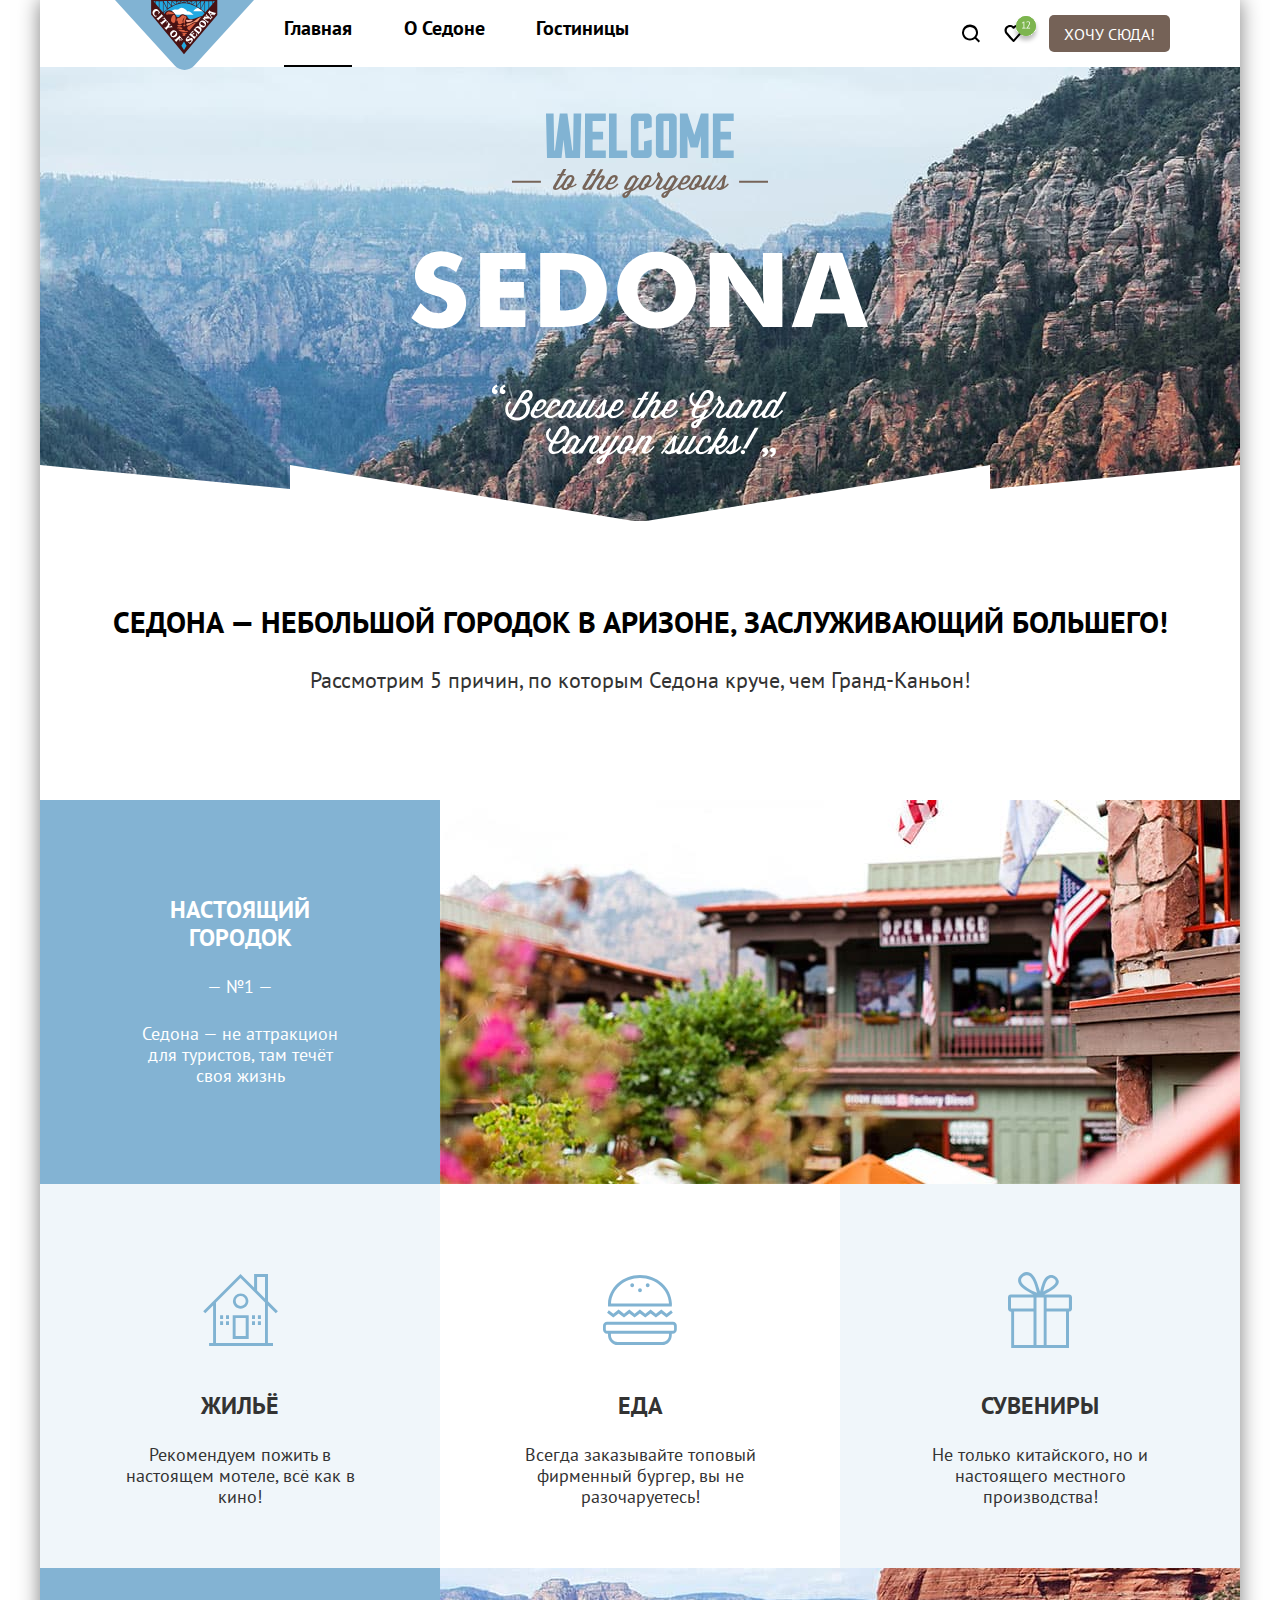
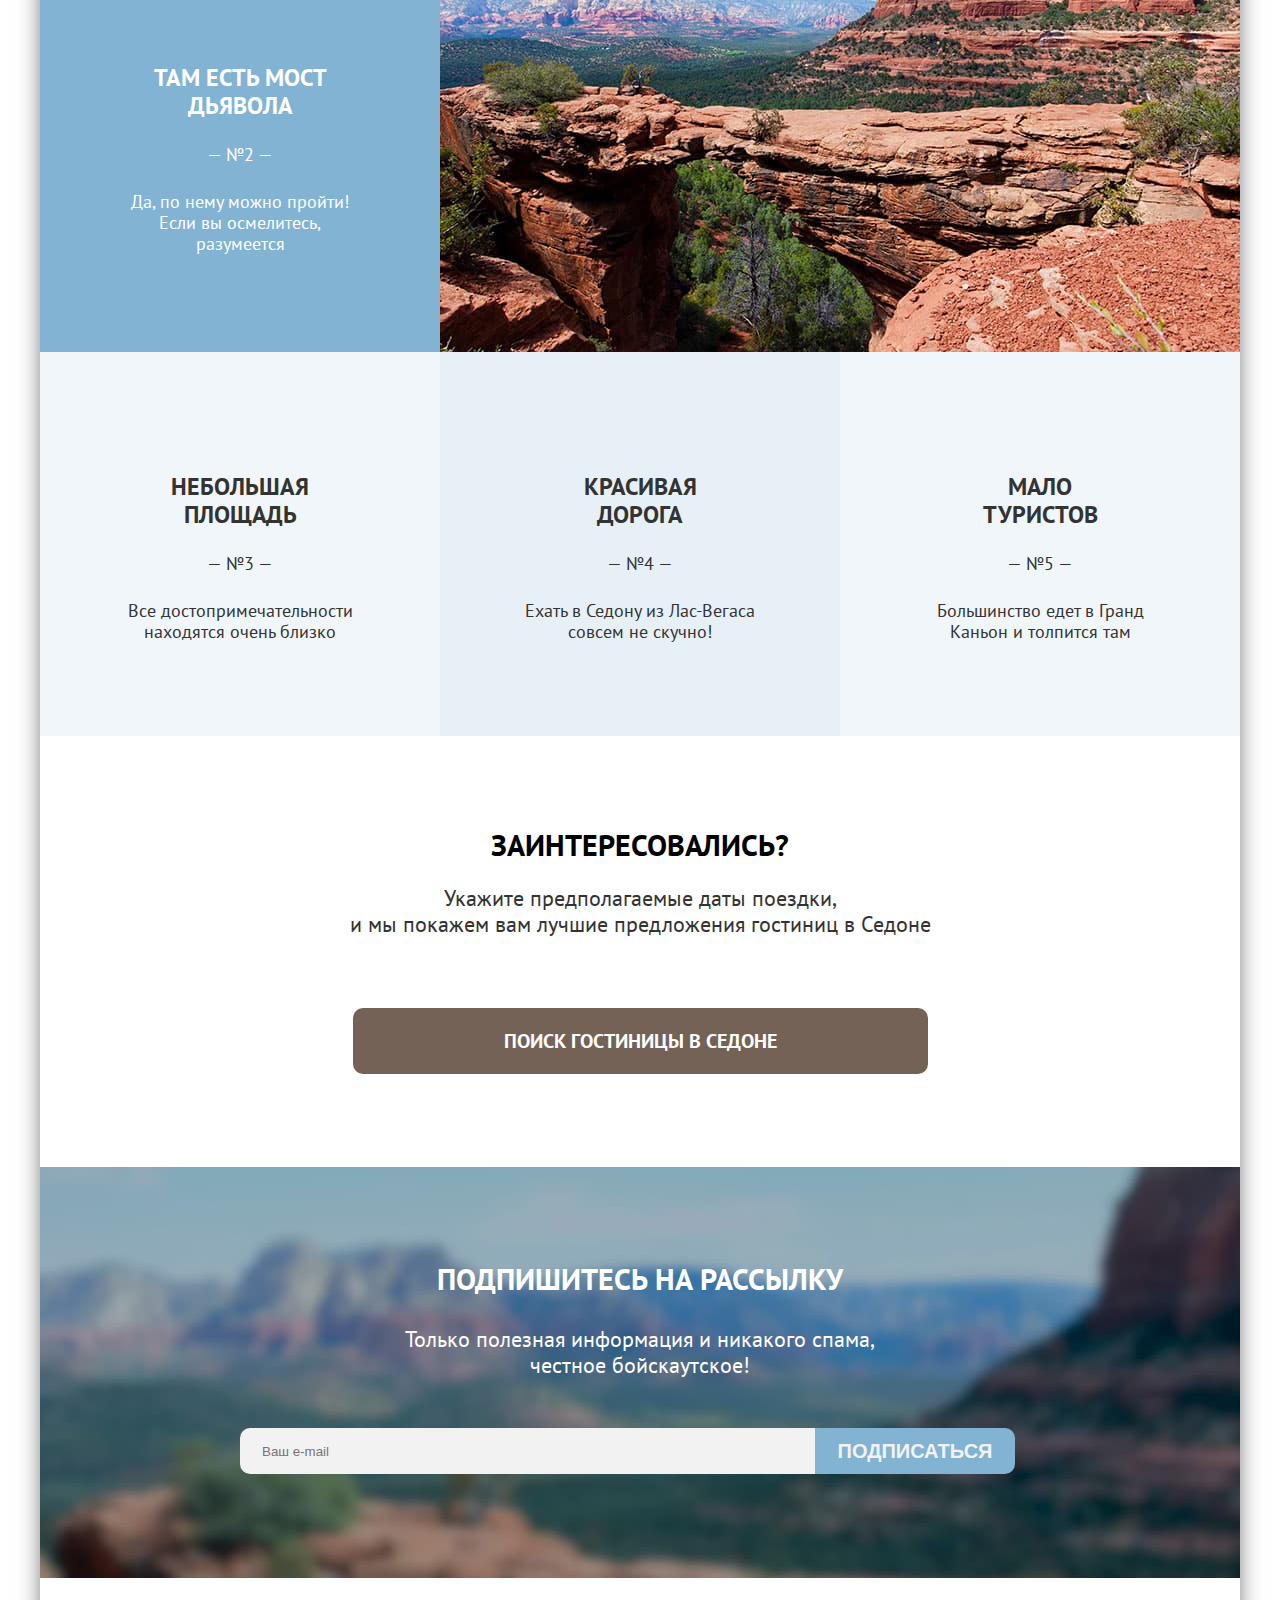
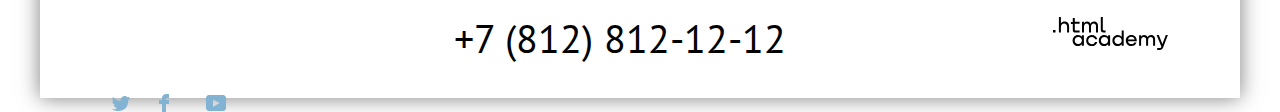
==== commit abee48d6: "Декоративные элементы на главной странице" ====
--- a/index.html
+++ b/index.html
@@ -25,19 +25,19 @@
          </ul>
         <ul class="navigation-user">
         <li class="navigation-item">
-          <a class="navigation-link" href="#">
-            <svg class="navigation-icon" aria-hidden="true" focusable="false" width="20" height="19" fill="none" xmlns="http://www.w3.org/2000/svg">
+          <a class="navigation-link navigation-button" href="#">
+            <svg class="navigation-icon" aria-hidden="true" focusable="false" width="20" height="19" fill="#000" xmlns="http://www.w3.org/2000/svg">
               <path d="m19.03 17.05-3.71-3.7c1-1.3 1.7-3 1.7-4.9 0-4.4-3.61-8-8.02-8a8.12 8.12 0 0 0-8.03 8.1c0 4.4 3.61 8 8.03 8 1.8 0 3.5-.6 4.91-1.7l3.71 3.7 1.4-1.5ZM9 14.55c-3.31 0-6.02-2.7-6.02-6a6.03 6.03 0 0 1 12.03 0c0 3.3-2.7 6-6.01 6Z" fill="#000"/>
           </svg>
             <span class="visually-hidden">Поиск</span>
           </a>
         </li>
         <li class="navigation-item-favorites">
-          <a class="navigation-link" href="#">
-            <svg class="navigation-icon" aria-hidden="true" focusable="false" width="19" height="17" viewBox="0 0 19 17" fill="none" xmlns="http://www.w3.org/2000/svg">
+          <a class="navigation-link navigation-button" href="#">
+            <svg class="navigation-icon" aria-hidden="true" focusable="false" width="19" height="17" viewBox="0 0 19 17" fill="#000" xmlns="http://www.w3.org/2000/svg">
               <path d="M9.44382 17C9.14296 17 8.84211 16.9 8.64155 16.6C3.22622 10.5 1.92253 9.1 1.62168 8.7C0.91969 7.8 0.518555 6.6 0.518555 5.4C0.518555 2.4 2.92537 0 6.03416 0C7.33785 0 8.54126 0.5 9.5441 1.3C10.5469 0.5 11.8506 0 13.054 0C16.0625 0 18.5696 2.4 18.5696 5.4C18.5696 6.7 18.0682 7.9 17.266 8.8L10.2461 16.7C10.0455 16.9 9.84495 17 9.44382 17ZM3.42679 7.5C3.72764 7.9 6.93672 11.5 9.5441 14.4L15.7617 7.4C16.2631 6.9 16.4637 6.2 16.4637 5.4C16.4637 3.6 14.9594 2.1 13.1543 2.1C12.1515 2.1 11.1486 2.6 10.4467 3.4C10.1458 3.7 9.84495 3.8 9.5441 3.8C9.24325 3.8 8.9424 3.6 8.74183 3.4C8.03984 2.6 7.037 2.1 6.03416 2.1C4.22906 2.1 2.7248 3.6 2.7248 5.4C2.62452 6.3 3.02565 7 3.42679 7.5C3.3265 7.5 3.3265 7.5 3.42679 7.5Z" fill="black"/>
               </svg>
-              <svg class="navigation-icon-number" aria-hidden="true" focusable="false" width="28" height="28" viewBox="0 0 28 28" fill="none" xmlns="http://www.w3.org/2000/svg">
+              <svg class="navigation-icon-number" aria-hidden="true" focusable="false" width="28" height="28" viewBox="0 0 28 28" fill="#7DB54F" xmlns="http://www.w3.org/2000/svg">
                 <g filter="url(#filter0_d_24196_813)">
                 <rect x="4" width="20" height="20" rx="10" fill="#7DB54F"/>
                 <rect x="4.5" y="0.5" width="19" height="19" rx="9.5" stroke="#7DB54F"/>
--- a/styles/styles.css
+++ b/styles/styles.css
@@ -71,7 +71,7 @@
     top: 0;
     bottom: 0;
     left: 0;
-    right: 0%;
+    right: 0;
     margin: auto;
 }
 
@@ -113,6 +113,27 @@
     text-align: center;
     color: inherit;
     text-decoration: none;
+}
+
+.navigation-link:hover {
+    color: #756257;
+}
+
+.navigation-link:active {
+    color: rgba(117, 98, 87, 0.3);
+}
+
+.navigation-button svg:hover {
+    fill: #756257;
+}
+
+.navigation-button:active svg {
+    fill: rgba(117, 98, 87, 0.3);
+}
+
+.button-here:focus {
+    box-shadow: inset 0 0 0 4px #83B3D3;
+    outline: none;
 }
 
 .navigation-link-active {
@@ -269,7 +290,7 @@
     top: 0;
     bottom: 132px;
     left: 0;
-    right: 0%;
+    right: 0;
     margin: auto;
 }
 
@@ -278,7 +299,7 @@
     top: 0;
     bottom: 132px;
     left: 0;
-    right: 0%;
+    right: 0;
     margin: auto;
 }
 
@@ -329,6 +350,7 @@
 }
 
 .button-light {
+    position: relative;
     text-decoration: none;
     color: #000000;
 }
@@ -345,7 +367,27 @@
 }
 
 .crumbs-link {
-    text-decoration: none;
+    position: relative;
+    text-decoration: none;
+}
+
+.crumbs-home {
+    position: absolute;
+    top: 20px;
+    bottom: 0;
+    left: -70px;
+    right: 0;
+    margin: auto;
+}
+
+.crumbs-vector {
+    position: absolute;
+    top: 22px;
+    bottom: 0;
+    left: -25px;
+    right: 0;
+    margin: auto;
+    opacity: 0.3;
 }
 
 .product-list-column {
@@ -583,6 +625,10 @@
 
 .download-more {
     text-align: center;
+    border-top: 1px solid;
+    border-bottom: 1px solid;
+    padding: 30px;
+    border-color: #E6E6E6;
 }
 
 .download-more-button {
@@ -683,7 +729,45 @@
     border: 2px solid #e6e6e6;
     border-radius: 4px;
     padding-left: 10px;
-    margin: 44px 81px 53px 192px;
+    margin: 44px 70px 53px 160px;
+}
+
+.tile-icon {
+    position: absolute;
+    top: -40px;
+    bottom: 0;
+    left: -20px;
+    right: 0;
+    margin: auto;
+    padding: 17px 16px;
+    border: 2px solid;
+    border-radius: 4px;
+}
+
+.slideshow-icon {
+    position: absolute;
+    top: -40px;
+    bottom: 0;
+    left: 40px;
+    right: 0;
+    margin: auto;
+    padding: 17px 16px;
+    border: 2px solid;
+    border-color: #E6E6E6;
+    border-radius: 4px;
+}
+
+.list-icon {
+    position: absolute;
+    top: -40px;
+    bottom: 0;
+    left: 100px;
+    right: 0;
+    margin: auto;
+    padding: 17px 16px;
+    border: 2px solid;
+    border-color: #E6E6E6;
+    border-radius: 4px;
 }
 
 .select-control-pagination {
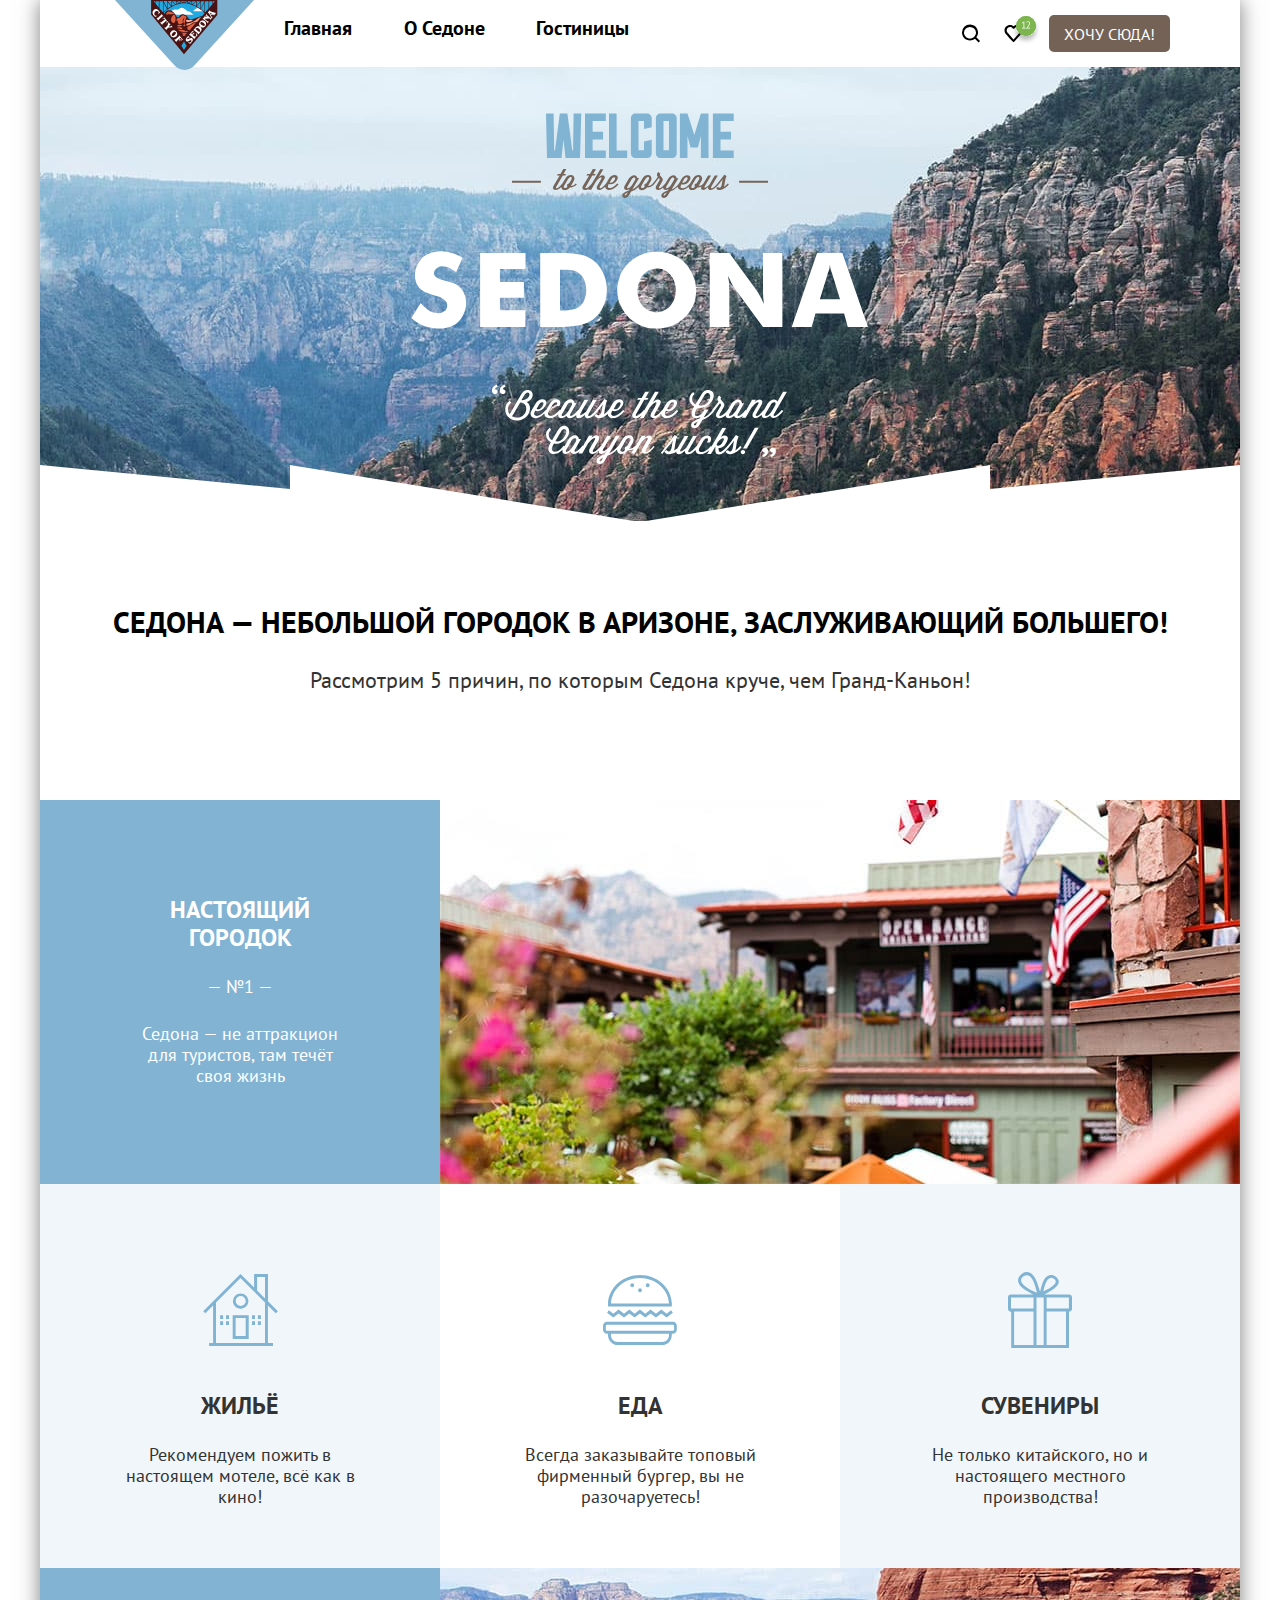
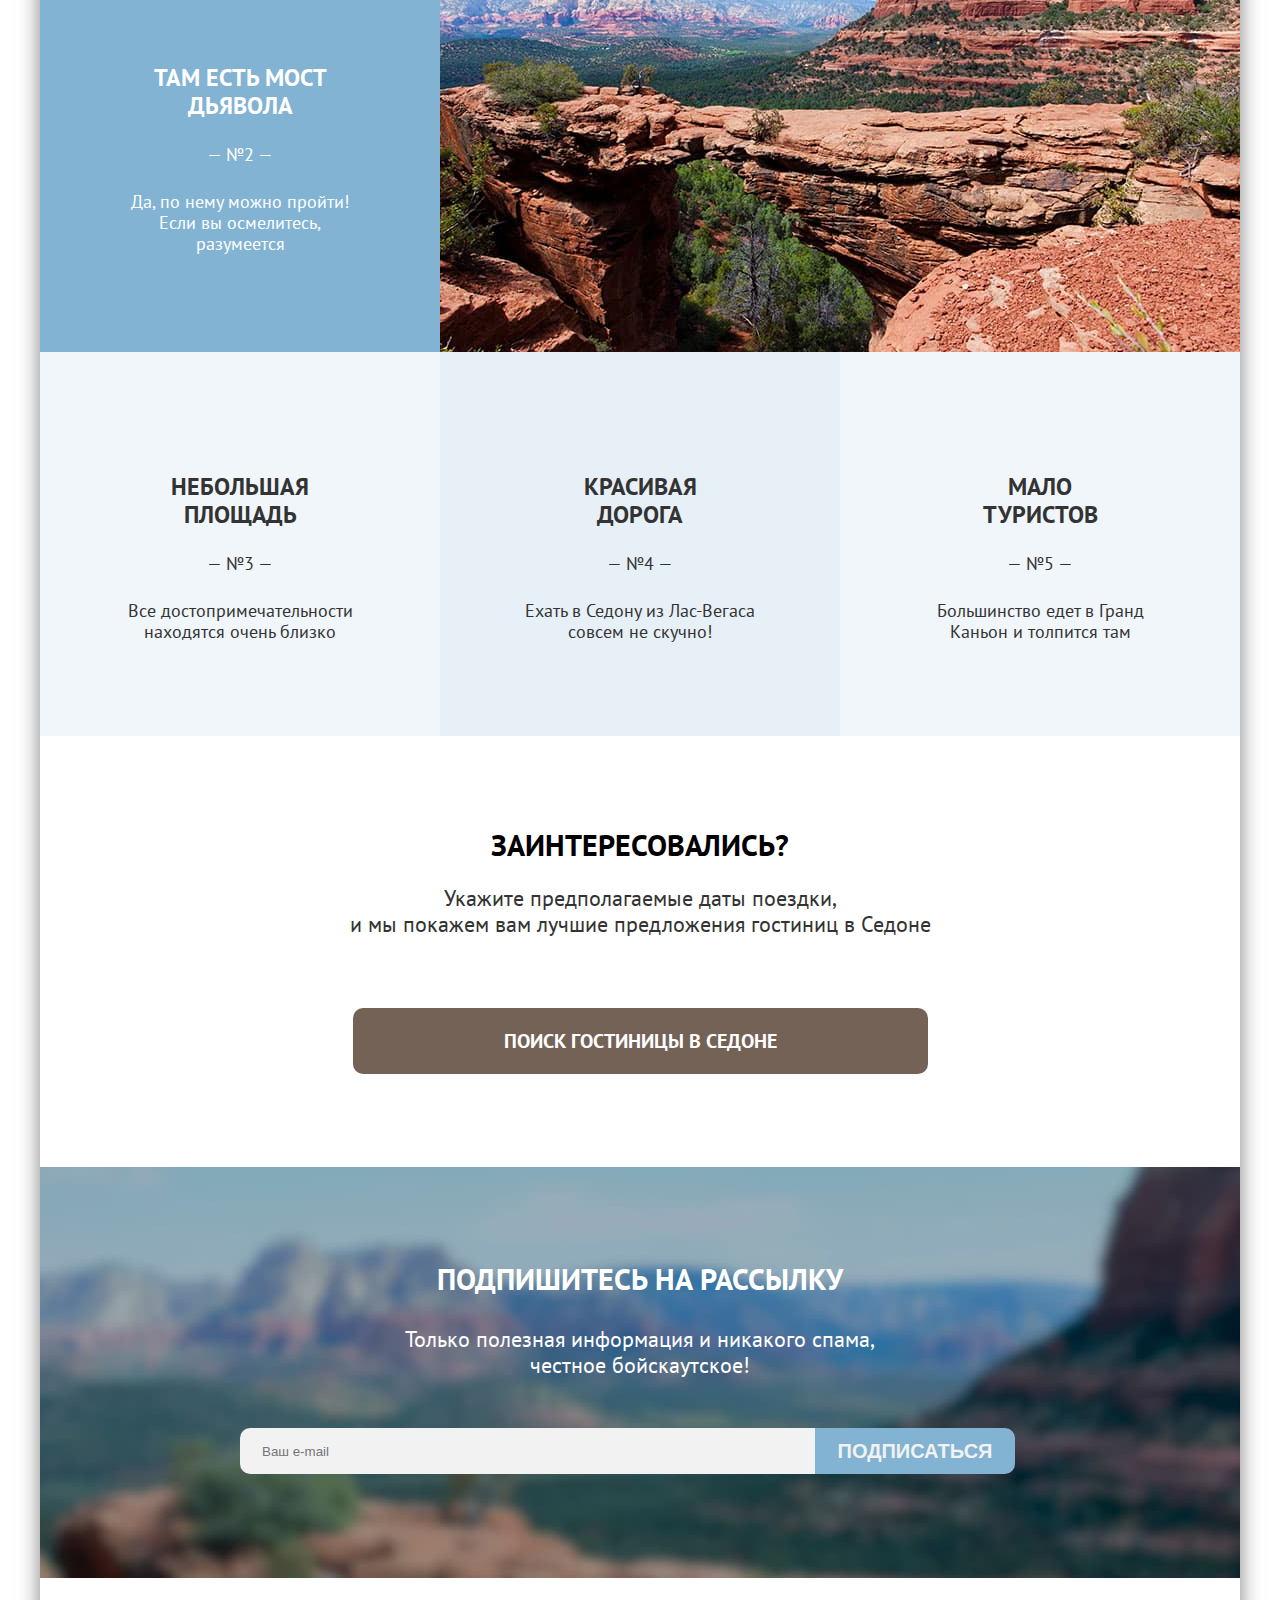
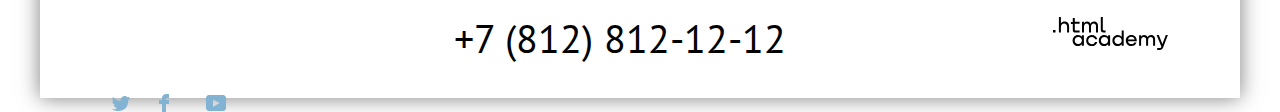
==== commit ef4e1c90: "Merge 3e495917058d4a886391421f82be3ac6b1ab7924 into 13daad5647143d548b07a622367e7297a8e05d36" ====
--- a/index.html
+++ b/index.html
@@ -16,10 +16,10 @@
          <li class="navigation-item navigation-link-active">
            <a class="navigation-link" href="index.html">Главная</a>
          </li>
-         <li class="navigation-item">
-          <a class="navigation-link" href="#">О Седоне</a>
+         <li class="navigation-item navigation-link-active">
+          <a class="navigation-link " href="#">О Седоне</a>
         </li>
-        <li class="navigation-item">
+        <li class="navigation-item navigation-link-active">
           <a class="navigation-link" href="catalog.html">Гостиницы</a>
         </li>
          </ul>
@@ -27,7 +27,7 @@
         <li class="navigation-item">
           <a class="navigation-link navigation-button" href="#">
             <svg class="navigation-icon" aria-hidden="true" focusable="false" width="20" height="19" fill="#000" xmlns="http://www.w3.org/2000/svg">
-              <path d="m19.03 17.05-3.71-3.7c1-1.3 1.7-3 1.7-4.9 0-4.4-3.61-8-8.02-8a8.12 8.12 0 0 0-8.03 8.1c0 4.4 3.61 8 8.03 8 1.8 0 3.5-.6 4.91-1.7l3.71 3.7 1.4-1.5ZM9 14.55c-3.31 0-6.02-2.7-6.02-6a6.03 6.03 0 0 1 12.03 0c0 3.3-2.7 6-6.01 6Z" fill="#000"/>
+              <path d="m19.03 17.05-3.71-3.7c1-1.3 1.7-3 1.7-4.9 0-4.4-3.61-8-8.02-8a8.12 8.12 0 0 0-8.03 8.1c0 4.4 3.61 8 8.03 8 1.8 0 3.5-.6 4.91-1.7l3.71 3.7 1.4-1.5ZM9 14.55c-3.31 0-6.02-2.7-6.02-6a6.03 6.03 0 0 1 12.03 0c0 3.3-2.7 6-6.01 6Z" />
           </svg>
             <span class="visually-hidden">Поиск</span>
           </a>
@@ -35,7 +35,7 @@
         <li class="navigation-item-favorites">
           <a class="navigation-link navigation-button" href="#">
             <svg class="navigation-icon" aria-hidden="true" focusable="false" width="19" height="17" viewBox="0 0 19 17" fill="#000" xmlns="http://www.w3.org/2000/svg">
-              <path d="M9.44382 17C9.14296 17 8.84211 16.9 8.64155 16.6C3.22622 10.5 1.92253 9.1 1.62168 8.7C0.91969 7.8 0.518555 6.6 0.518555 5.4C0.518555 2.4 2.92537 0 6.03416 0C7.33785 0 8.54126 0.5 9.5441 1.3C10.5469 0.5 11.8506 0 13.054 0C16.0625 0 18.5696 2.4 18.5696 5.4C18.5696 6.7 18.0682 7.9 17.266 8.8L10.2461 16.7C10.0455 16.9 9.84495 17 9.44382 17ZM3.42679 7.5C3.72764 7.9 6.93672 11.5 9.5441 14.4L15.7617 7.4C16.2631 6.9 16.4637 6.2 16.4637 5.4C16.4637 3.6 14.9594 2.1 13.1543 2.1C12.1515 2.1 11.1486 2.6 10.4467 3.4C10.1458 3.7 9.84495 3.8 9.5441 3.8C9.24325 3.8 8.9424 3.6 8.74183 3.4C8.03984 2.6 7.037 2.1 6.03416 2.1C4.22906 2.1 2.7248 3.6 2.7248 5.4C2.62452 6.3 3.02565 7 3.42679 7.5C3.3265 7.5 3.3265 7.5 3.42679 7.5Z" fill="black"/>
+              <path d="M9.44382 17C9.14296 17 8.84211 16.9 8.64155 16.6C3.22622 10.5 1.92253 9.1 1.62168 8.7C0.91969 7.8 0.518555 6.6 0.518555 5.4C0.518555 2.4 2.92537 0 6.03416 0C7.33785 0 8.54126 0.5 9.5441 1.3C10.5469 0.5 11.8506 0 13.054 0C16.0625 0 18.5696 2.4 18.5696 5.4C18.5696 6.7 18.0682 7.9 17.266 8.8L10.2461 16.7C10.0455 16.9 9.84495 17 9.44382 17ZM3.42679 7.5C3.72764 7.9 6.93672 11.5 9.5441 14.4L15.7617 7.4C16.2631 6.9 16.4637 6.2 16.4637 5.4C16.4637 3.6 14.9594 2.1 13.1543 2.1C12.1515 2.1 11.1486 2.6 10.4467 3.4C10.1458 3.7 9.84495 3.8 9.5441 3.8C9.24325 3.8 8.9424 3.6 8.74183 3.4C8.03984 2.6 7.037 2.1 6.03416 2.1C4.22906 2.1 2.7248 3.6 2.7248 5.4C2.62452 6.3 3.02565 7 3.42679 7.5C3.3265 7.5 3.3265 7.5 3.42679 7.5Z"/>
               </svg>
               <svg class="navigation-icon-number" aria-hidden="true" focusable="false" width="28" height="28" viewBox="0 0 28 28" fill="#7DB54F" xmlns="http://www.w3.org/2000/svg">
                 <g filter="url(#filter0_d_24196_813)">
@@ -142,9 +142,7 @@
         <p class="subscribe-description">Только полезная информация и никакого спама,<br> честное бойскаутское!</p>
         <form class="subscribe-form" action="#" method="post">
          <input class="field" placeholder="Ваш e-mail" type="email" name="subscribe-email" id="subscribe-email" required>
-          <button class="subscribe-button" type="submit">
-            <span class="subscribe-button">Подписаться</span>
-          </button>
+          <button class="subscribe-button" type="submit">Подписаться</button>
         </form>
       </div>
       </section>
@@ -155,17 +153,17 @@
             <ul class="footer-social-list">
               <li class="footer-social-item">
                 <a class="footer-social-link"  href="https://twitter.com/htmlacademy_ru">
-                  <svg class="social-icon" aria-hidden="true" focusable="false" width="18" height="15" fill="none" xmlns="http://www.w3.org/2000/svg"><path d="M11.6.2c1.8-.5 3.2.3 3.8 1.2.7-.2 1.4-.5 2.1-.7 0 .9-.6 1.5-.9 1.8.7.1 1.4-.6 1.4-.6-.2 1-1.1 1.8-1.7 2C16.1 10.7 13 15.1 5.7 15h-.5c-.4 0-4.4-.5-5.2-1.9 2.4.2 4.1-.4 5-1.2-1-.3-2.9-.4-3.2-2.9.4.1.6.2 1.3.1C1.8 8.3.4 7.5.5 5.3c.3.3 1.1.5 1.4.5C1.1 5.6-.2 2.5.9.9c1.9 1.9 4 3.6 7.6 3.8C8.7 2.3 9.7.8 11.6.2Z" fill="#83B3D3"/></svg>
+                  <svg class="social-icon" aria-hidden="true" focusable="false" width="18" height="15" fill="#83B3D3" xmlns="http://www.w3.org/2000/svg"><path d="M11.6.2c1.8-.5 3.2.3 3.8 1.2.7-.2 1.4-.5 2.1-.7 0 .9-.6 1.5-.9 1.8.7.1 1.4-.6 1.4-.6-.2 1-1.1 1.8-1.7 2C16.1 10.7 13 15.1 5.7 15h-.5c-.4 0-4.4-.5-5.2-1.9 2.4.2 4.1-.4 5-1.2-1-.3-2.9-.4-3.2-2.9.4.1.6.2 1.3.1C1.8 8.3.4 7.5.5 5.3c.3.3 1.1.5 1.4.5C1.1 5.6-.2 2.5.9.9c1.9 1.9 4 3.6 7.6 3.8C8.7 2.3 9.7.8 11.6.2Z"/></svg>
                   <span class="visually-hidden">Твиттер</span>
                 </a>
               <li class="footer-social-item">
                 <a class="footer-social-link" href="https://www.facebook.com/htmlacademy">
-                  <svg class="social-icon" aria-hidden="true" focusable="false" width="10" height="18" fill="none" xmlns="http://www.w3.org/2000/svg"><path d="M7 0C4.8 0 3 1.8 3 4v2H0v4h3v8h4v-8h3V6H7V4h3V0H7Z" fill="#83B3D3"/></svg>
+                  <svg class="social-icon" aria-hidden="true" focusable="false" width="10" height="18" fill="#83B3D3" xmlns="http://www.w3.org/2000/svg"><path d="M7 0C4.8 0 3 1.8 3 4v2H0v4h3v8h4v-8h3V6H7V4h3V0H7Z"/></svg>
                   <span class="visually-hidden">Фейсбук</span>
                 </a>
               <li class="footer-social-item">
                 <a class="footer-social-link" href="https://www.youtube.com/c/HTMLAcademyRUS">
-                  <svg class="social-icon" aria-hidden="true" focusable="false" width="20" height="16" fill="none" xmlns="http://www.w3.org/2000/svg"><path d="M17 0H2.9C1.2 0 0 1.5 0 3.2v9.5C0 14.5 1.2 16 2.9 16h14.3c1.5 0 2.9-1.5 2.9-3.2V3.2C19.9 1.5 18.7 0 17 0ZM7 11.8V4.2L13.7 8 7 11.8Z" fill="#83B3D3"/></svg>
+                  <svg class="social-icon" aria-hidden="true" focusable="false" width="20" height="16" fill="#83B3D3" xmlns="http://www.w3.org/2000/svg"><path d="M17 0H2.9C1.2 0 0 1.5 0 3.2v9.5C0 14.5 1.2 16 2.9 16h14.3c1.5 0 2.9-1.5 2.9-3.2V3.2C19.9 1.5 18.7 0 17 0ZM7 11.8V4.2L13.7 8 7 11.8Z"/></svg>
                   <span class="visually-hidden">Ютуб</span>
                 </a>
               </li>
--- a/styles/styles.css
+++ b/styles/styles.css
@@ -136,8 +136,8 @@
     outline: none;
 }
 
-.navigation-link-active {
-    border-bottom: 2px solid;
+.navigation-link-active:active {
+    border-bottom: 2px solid #756257;
 }
 
 .navigation-user .navigation-link {
@@ -818,9 +818,34 @@
     text-decoration: none;
 }
 
+.button-search:hover {
+    background-color: #615048;
+}
+
+.button-search:focus {
+    box-shadow: inset 0 0 0 3px #83B3D3;
+    outline: none;
+}
+
+.button-search:active {
+    color: rgba(0, 0, 0, 0.25);
+}
+
 .subscribe-form {
     display: flex;
     margin-left: 200px;
+}
+
+.field:hover {
+    background-color: #E6E6E6;
+}
+
+.field:focus {
+    outline: 3px solid #83B3D3;
+}
+
+input:invalid:not(:placeholder-shown) {
+    outline: 2px solid #FF5757;
 }
 
 .subscribe-form-catalog {
@@ -882,6 +907,18 @@
     padding-bottom: 24px;
 }
 
+.subscribe-button:hover {
+    background-color: #68A2CA;
+}
+
+.subscribe-button:focus {
+    outline: 3px solid #756257;
+}
+
+.subscribe-button:active {
+    color: rgba(255, 255, 255, 0.3)
+}
+
 .subscribe-button {
     border: none;
     width: 200px;
@@ -955,6 +992,25 @@
     text-decoration: none;
 }
 
+.footer-social-link svg:hover {
+    fill: #68A2CA;
+}
+
+.footer-social-link:focus {
+    border: 3px solid #83B3D3;
+    outline: none;
+    border-radius: 20%;
+    padding: 5px;
+}
+
+.navigation-link:active {
+    color: rgba(117, 98, 87, 0.3);
+}
+
+.navigation-button:active svg {
+    fill: rgba(117, 98, 87, 0.3);
+}
+
 .footer-logo {
     width: 115px;
     height: 42px;
